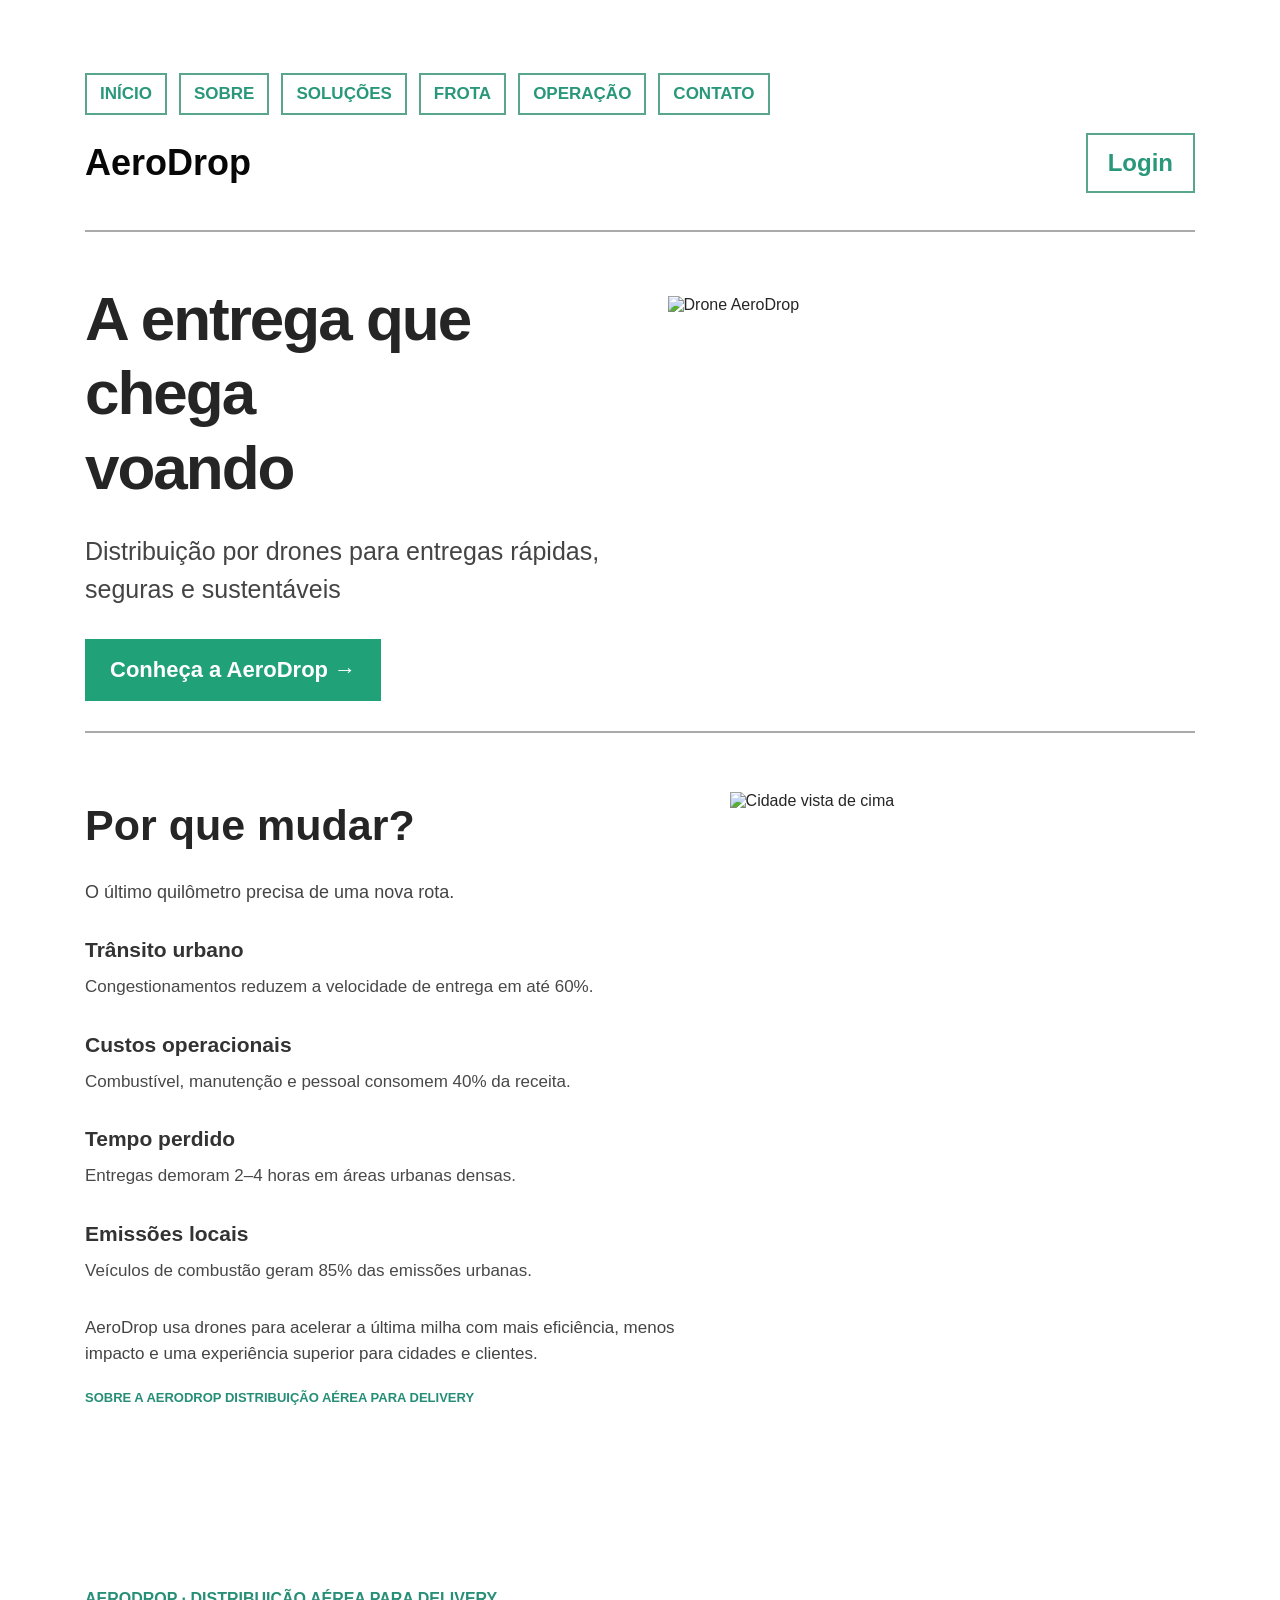
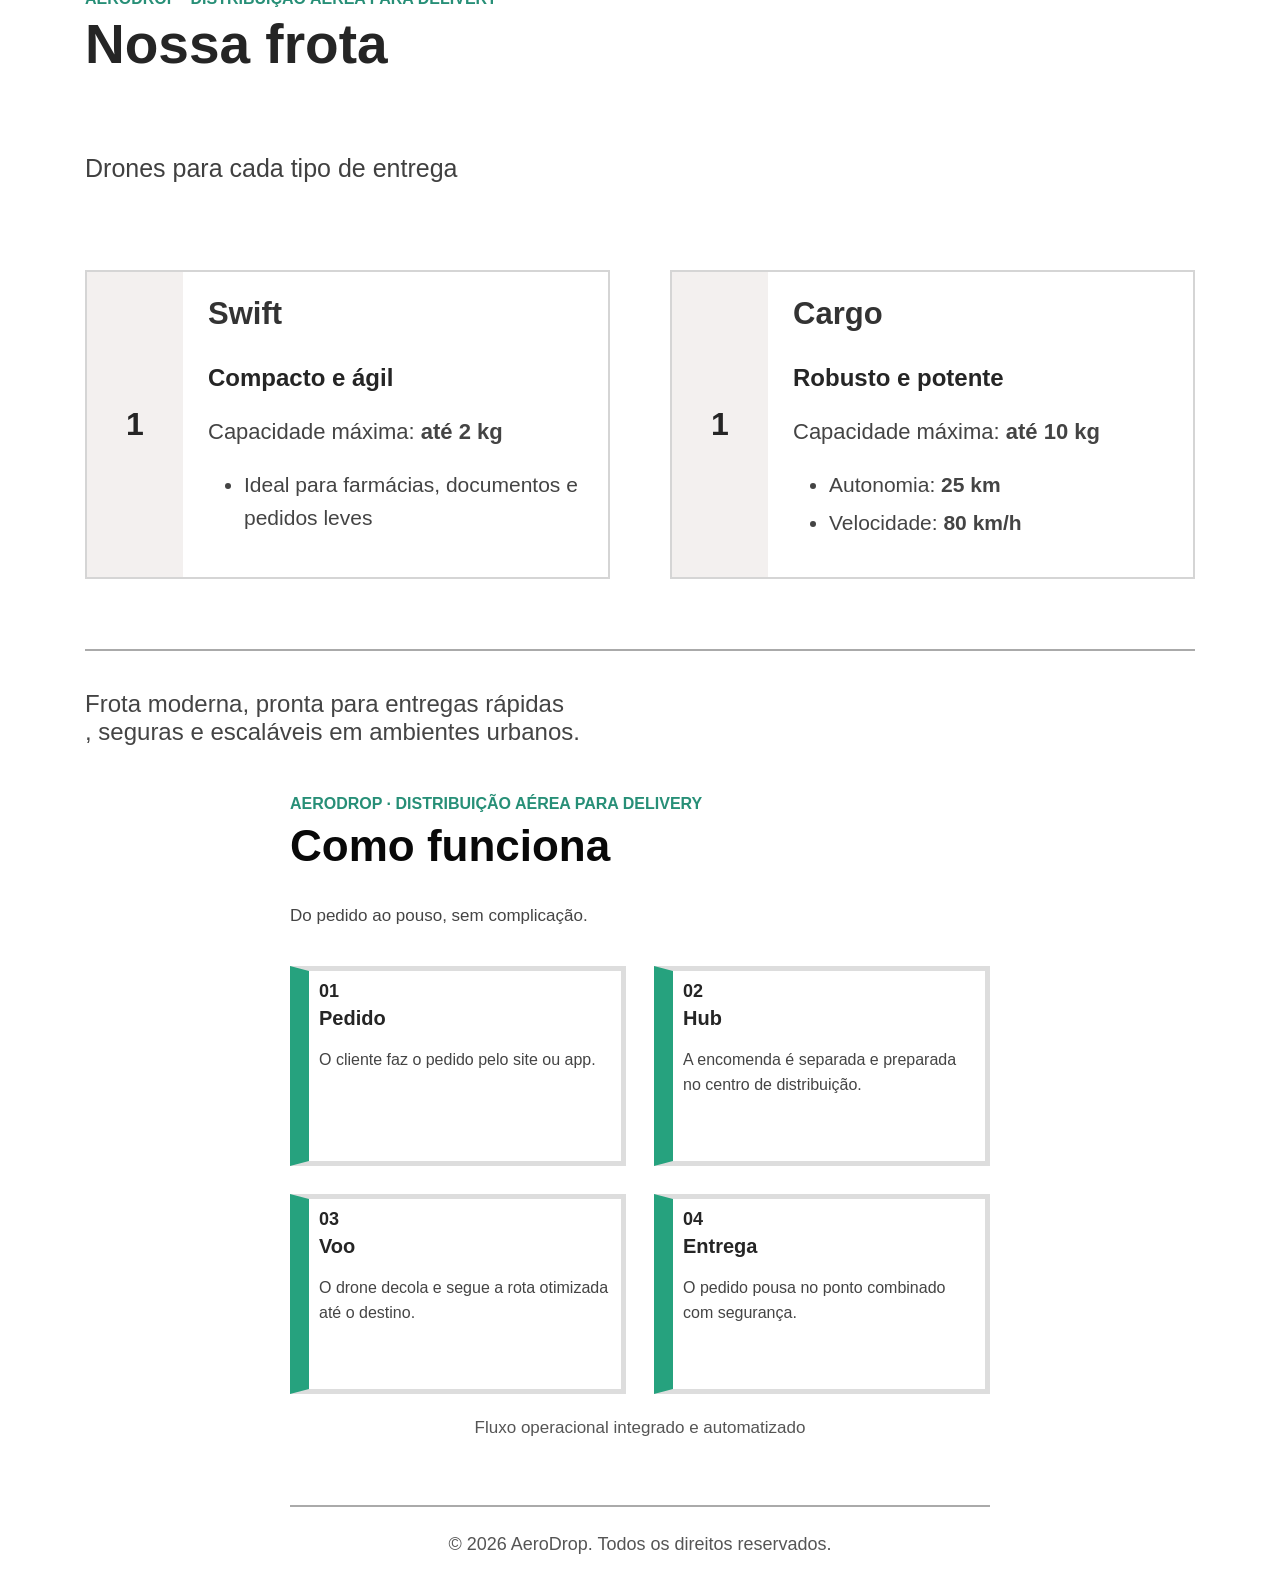
==== index.html @ 40fccb9a "Add files via upload" ====
<!DOCTYPE html>
<html lang="pt-BR">

<head>
    <meta charset="UTF-8">
    <meta name="viewport" content="width=device-width, initial-scale=1.0">
    <link rel="stylesheet" href="AeroDrop.css">

    <title>AeroDrop - Entregas por Drones</title>

    <link rel="stylesheet" href="AeroDrop.css">
</head>

<body>

    <header class="header">

        <nav class="menu" style="position: fixed;">
            <a href="#inicio">INÍCIO</a>
            <a href="#sobre">SOBRE</a>
            <a href="#solucoes">SOLUÇÕES</a>
            <a href="#frota">FROTA</a>
            <a href="#operacao">OPERAÇÃO</a>
            <a href="#contato">CONTATO</a>
        </nav>

        <div class="header-bottom">

            <div class="logo">
                AeroDrop
            </div>

            <div class="login-menu">
                <a href="lo.html">Login</a>
            </div>
        </div>
    </header>

    <main>

        <section id="inicio" class="home">

            <hr class="linha1">

            <div class="home-content">

                <div class="home-text">

                    <h1>
                        A entrega que chega
                        <br>
                        voando
                    </h1>

                    <p>
                        Distribuição por drones para entregas
                        rápidas, seguras e sustentáveis
                    </p>

                    <a href="#sobre" class="button">
                        Conheça a AeroDrop →
                    </a>

                </div>

                <div class="home-image">

                    <img src="imagens/drone.jpg" alt="Drone AeroDrop">

                </div>

            </div>

            <hr class="linha2">

        </section>

        <section id="sobre" class="sobre">

            <div class="sobre-content">

                <div class="sobre-text">

                    <h2>
                        Por que mudar?
                    </h2>

                    <p class="subtitulo">
                        O último quilômetro precisa de uma nova rota.
                    </p>

                    <div class="problemas">

                        <div class="problema">

                            <div class="icone">

                            </div>

                            <h3>
                                Trânsito urbano
                            </h3>

                            <p>
                                Congestionamentos reduzem a velocidade
                                de entrega em até 60%.
                            </p>

                        </div>

                        <div class="problema">

                            <div class="icone">

                            </div>

                            <h3>
                                Custos operacionais
                            </h3>

                            <p>
                                Combustível, manutenção e pessoal
                                consomem 40% da receita.
                            </p>

                        </div>

                        <div class="problema">

                            <div class="icone">

                            </div>

                            <h3>
                                Tempo perdido
                            </h3>

                            <p>
                                Entregas demoram 2–4 horas em áreas
                                urbanas densas.
                            </p>

                        </div>

                        <div class="problema">

                            <div class="icone">

                            </div>

                            <h3>
                                Emissões locais
                            </h3>

                            <p>
                                Veículos de combustão geram 85%
                                das emissões urbanas.
                            </p>

                        </div>

                    </div>

                    <p class="descricao">

                        AeroDrop usa drones para acelerar a última
                        milha com mais eficiência, menos impacto e
                        uma experiência superior para cidades e clientes.

                    </p>

                    <div class="label">
                        SOBRE A AERODROP
                        DISTRIBUIÇÃO AÉREA PARA DELIVERY
                    </div>

                </div>

                <div class="sobre-image1">

                    <img src="imagens/cidade.jpeg" alt="Cidade vista de cima" 2>

                </div>
            </div>

        </section>

        <section id="frota" class="frota">

            <div class="titulo-section">

                <span>
                    AERODROP · DISTRIBUIÇÃO AÉREA PARA DELIVERY
                </span>

                <h2>
                    Nossa frota
                </h2>

            </div>

            <p class="itroducao">
                Drones para cada tipo de entrega
            </p>

            <div class="frota-cards">

                <div class="frota-card">

                    <div class="numero">
                        1
                    </div>

                    <div class="frota-info">

                        <h3>
                            Swift
                        </h3>

                        <h4>
                            Compacto e ágil
                        </h4>

                        <p>
                            Capacidade máxima:
                            <strong>até 2 kg</strong>
                        </p>

                        <ul>

                            <li>
                                Ideal para farmácias,
                                documentos e pedidos leves
                            </li>

                        </ul>

                    </div>

                </div>

                <div class="frota-card">

                    <div class="numero">
                        1
                    </div>

                    <div class="frota-info">

                        <h3>
                            Cargo
                        </h3>

                        <h4>
                            Robusto e potente
                        </h4>

                        <p>
                            Capacidade máxima:
                            <strong>até 10 kg</strong>
                        </p>

                        <ul>

                            <li>
                                Autonomia:
                                <strong>25 km</strong>
                            </li>

                            <li>
                                Velocidade:
                                <strong>80 km/h</strong>
                            </li>

                        </ul>

                    </div>
                </div>

            </div>

            <hr>

            <div class="frota-bottom">

                Frota moderna, pronta para entregas rápidas <br>,
                seguras e escaláveis em ambientes urbanos.

            </div>

        </section>

        <section id="operacao" class="operacao">

            <div class="titulo-operacao">

                <span>
                    AERODROP · DISTRIBUIÇÃO AÉREA PARA DELIVERY
                </span>

                <h2>
                    Como funciona
                </h2>

                <p>
                    Do pedido ao pouso, sem complicação.
                </p>

            </div>

            <div class="etapas">

                <div class="etapa">

                    <span>
                        01
                    </span>

                    <h3>
                        Pedido
                    </h3>

                    <p>
                        O cliente faz o pedido
                        pelo site ou app.
                    </p>

                </div>

                <div class="etapa">

                    <span>
                        02
                    </span>

                    <h3>
                        Hub
                    </h3>

                    <p>
                        A encomenda é separada
                        e preparada no centro
                        de distribuição.
                    </p>

                </div>

                <div class="etapa">

                    <span>
                        03
                    </span>

                    <h3>
                        Voo
                    </h3>

                    <p>
                        O drone decola e segue
                        a rota otimizada até
                        o destino.
                    </p>

                </div>

                <div class="etapa">

                    <span>
                        04
                    </span>

                    <h3>
                        Entrega
                    </h3>

                    <p>
                        O pedido pousa no ponto
                        combinado com segurança.
                    </p>

                </div>

            </div>

            <div class="operacao-final">
                Fluxo operacional integrado e automatizado
            </div>

        </section>

    </main>

    <footer>

        <hr>

        © 2026 AeroDrop. Todos os direitos reservados.

    </footer>

</body>

</html>
---- AeroDrop.css ----
* {
    margin: 0;
    padding: 0;
    box-sizing: border-box;
}

html {
    scroll-behavior: smooth;
}

body {
    font-family: Arial, Helvetica, sans-serif;
    background: #ffffff;
    color: #252525;
}

img {
    display: block;
    width: 100%;
}

a {
    text-decoration: none;
}

.header {
    width: calc(100% - 170px);
    margin: auto;
    padding-top: 73px;
}
.linha2{
position: relative;
top: 30px;
}
.linha1 {
    position: relative;
    top: -50px;
}
.menu {
    background-color: white;
    display: flex;
    gap: 12px;
}

.menu a {
    border: 2px solid #59a58e;
    color: #29977a;
    padding: 9px 13px;
    font-size: 17px;
    font-weight: bold;
}

.header-bottom {
    height: 179px;

    display: flex;
    align-items: center;
    justify-content: space-between;
}

.logo {
    color: #080808;
    font-size: 36px;
    font-weight: bold;
}

.login-menu {
    display: flex;
    gap: 22px;
}

.login-menu a {
    border: 2px solid #59a58e;
    color: #29977a;
    padding: 14px 20px;
    font-size: 24px;
    font-weight: bold;
}

.home {
    width: calc(100% - 170px);
    margin: auto;

    padding: 28px 0 39px;
}

.home hr {
    border: none;
    border-top: 2px solid #aaa;
}

.home-content {
    display: grid;
    grid-template-columns: 1fr 1fr;
    gap: 55px;

    align-items: center;
}

.home-text h1 {
    font-size: 62px;
    line-height: 1.2;
    letter-spacing: -2px;

    margin-bottom: 28px;
}

.home-text p {
    max-width: 680px;

    font-size: 25px;
    line-height: 1.5;

    color: #444;

    margin-bottom: 31px;
}

.button {
    display: inline-block;

    background: #20a178;
    color: white;

    padding: 18px 25px;

    font-size: 22px;
    font-weight: bold;
}

.home-image {
    height: 392px;
    overflow: hidden;
}

.home-image img {
    height: 100%;
    object-fit: cover;
}

.sobre {
    width: 100%;
}

.sobre-content {
    display: grid;
    grid-template-columns: 57% 43%;
}

.sobre-text {
    padding: 47px 55px 48px 85px;
}

.mini-menu {
    display: inline-block;
    border: 1px solid #4c9d89;
    color: #278f77;
    padding: 4px 7px;
    font-size: 14px;
}

.sobre h2 {
    font-size: 43px;
    margin-top: 12px;
    margin-bottom: 32px;
}

.subtitulo {
    font-size: 18px;
    color: #444;

    margin-bottom: 27px;
}

.problemas {
    display: flex;
    flex-direction: column;

    gap: 25px;
}

.icone {
    color: #31a88b;

    font-size: 28px;

    margin-bottom: 8px;
}

.problema h3 {
    color: #333;

    font-size: 21px;

    margin-bottom: 13px;
}

.problema p {
    color: #484848;

    font-size: 17px;
    line-height: 1.45;
}

.descricao {
    color: #444;

    font-size: 17px;
    line-height: 1.55;

    margin-top: 31px;
    margin-bottom: 23px;
}

.label {
    color: #268e76;

    font-size: 13px;
    font-weight: bold;
}

.sobre-image1 {
    height: 800px;
    overflow: hidden;
}

.sobre-image1 img {
    width: 100%;
    height: 100%;

    object-fit: cover;
    position: relative;
    top: 50px;
}

.frota {
    width: calc(100% - 170px);
    margin: auto;

    padding-top: 48px;
}

.titulo-section span,
.titulo-operacao span {
    color: #278f77;

    font-size: 16px;
    font-weight: bold;
}

.titulo-section h2 {
    font-size: 55px;

    margin-top: 4px;
    margin-bottom: 78px;
}

.itroducao {
    color: #404040;

    font-size: 25px;

    margin-bottom: 87px;
}

.frota-cards {
    display: grid;

    grid-template-columns: 1fr 1fr;

    gap: 60px;
}

.frota-card {
    min-height: 309px;

    border: 2px solid #d5d5d5;

    display: grid;

    grid-template-columns: 96px 1fr;
}

.numero {
    background: #f3f0ef;

    display: flex;

    justify-content: center;
    align-items: center;

    font-size: 32px;
    font-weight: bold;
}

.frota-info {
    padding: 24px 25px;
}

.frota-info h3 {
    color: #333;

    font-size: 31px;

    margin-bottom: 32px;
}

.frota-info h4 {
    font-size: 24px;

    margin-bottom: 27px;
}

.frota-info p {
    color: #444;

    font-size: 22px;

    margin-bottom: 24px;
}

.frota-info ul {
    padding-left: 36px;
}

.frota-info li {
    color: #444;

    font-size: 21px;

    line-height: 1.55;

    margin-bottom: 5px;
}

.frota hr {
    border: none;
    border-top: 2px solid #aaa;

    margin-top: 70px;
}

.frota-bottom {
    padding-top: 39px;

    font-size: 24px;

    color: #444;
}

.operacao {
    width: calc(100% - 580px);

    max-width: 1020px;

    margin: auto;

    padding-top: 49px;
}

.titulo-operacao h2 {
    color: #090909;

    font-size: 44px;

    margin-top: 8px;
    margin-bottom: 35px;
}

.titulo-operacao p {
    color: #444;

    font-size: 17px;

    margin-bottom: 40px;
}

.operacao-image {
    width: 100%;

    overflow: hidden;

    margin-bottom: 35px;
}

.operacao-image img {
    width: 100%;
    height: auto;
}

.etapas {
    display: grid;

    grid-template-columns: repeat(2, 4fr);

    gap: 28px;
}

.etapa {
    min-height: 200px;

    border: 5px solid #ddd;

    border-left: 19px solid #26a27e;

    padding: 10px;
}

.etapa span {
    font-size: 18px;
    font-weight: bold;
}

.etapa h3 {
    font-size: 20px;

    margin-top: 5px;
    margin-bottom: 18px;
}

.etapa p {
    color: #444;

    font-size: 16px;

    line-height: 1.55;
}

.operacao-final {
    text-align: center;

    color: #555;

    font-size: 17px;

    margin-top: 24px;

    padding-bottom: 40px;
}

footer {
    width: calc(100% - 580px);

    max-width: 1020px;

    margin: auto;

    text-align: center;

    padding: 27px 0 40px;

    color: #555;

    font-size: 18px;
}

footer hr {
    border: none;
    border-top: 2px solid #aaa;

    margin-bottom: 27px;
}

@media (max-width: 1100px) {

    .header,
    .home,
    .frota {
        width: calc(100% - 60px);
    }

    .sobre-text {
        padding-left: 30px;
    }

    .operacao,
    footer {
        width: calc(100% - 100px);
    }

}

@media (max-width: 800px) {

    .header {
        width: calc(100% - 30px);

        padding-top: 25px;
    }

    .menu {
        flex-wrap: wrap;
    }

    .menu a {
        font-size: 12px;

        padding: 7px;
    }

    .header-bottom {
        height: auto;

        padding: 30px 0;

        align-items: flex-start;

        gap: 20px;
    }

    .logo {
        font-size: 28px;
    }

    .login-menu {
        gap: 7px;

        flex-wrap: wrap;

        justify-content: flex-end;
    }

    .login-menu a {
        font-size: 14px;

        padding: 9px;
    }

    .home {
        width: calc(100% - 30px);

        padding: 30px 0;
    }

    .home-content {
        grid-template-columns: 1fr;

        gap: 25px;
    }

    .home-text h1 {
        font-size: 42px;
    }

    .home-text p {
        font-size: 18px;
    }

    .home-image {
        height: 300px;
    }

    .sobre-content {
        grid-template-columns: 1fr;
    }

    .sobre-text {
        padding: 35px 30px;
    }

    .sobre-image {
        height: 500px;
    }

    .frota {
        width: calc(100% - 30px);
        padding-top: 35px;
    }

    .titulo-section h2 {
        font-size: 42px;
        margin-bottom: 45px;
    }

    .itroducao {
        font-size: 20px;
        margin-bottom: 40px;
    }

    .frota-cards {
        grid-template-columns: 1fr;
        gap: 25px;
    }

    .frota-card {
        grid-template-columns: 65px 1fr;
    }

    .operacao {
        width: calc(100% - 40px);
    }

    .etapas {
        grid-template-columns: 1fr 1fr;
    }

    footer {
        width: calc(100% - 40px);
    }
}

@media (max-width: 520px) {

    .etapas {
        grid-template-columns: 1fr;
    }

    .frota-info {
        padding: 20px;
    }

    .frota-info h3 {
        font-size: 26px;
    }

    .frota-info h4 {
        font-size: 20px;
    }

    .frota-info p,
    .frota-info li {
        font-size: 17px;
    }
}
---- AeroDrop.css ----
* {
    margin: 0;
    padding: 0;
    box-sizing: border-box;
}

html {
    scroll-behavior: smooth;
}

body {
    font-family: Arial, Helvetica, sans-serif;
    background: #ffffff;
    color: #252525;
}

img {
    display: block;
    width: 100%;
}

a {
    text-decoration: none;
}

.header {
    width: calc(100% - 170px);
    margin: auto;
    padding-top: 73px;
}
.linha2{
position: relative;
top: 30px;
}
.linha1 {
    position: relative;
    top: -50px;
}
.menu {
    background-color: white;
    display: flex;
    gap: 12px;
}

.menu a {
    border: 2px solid #59a58e;
    color: #29977a;
    padding: 9px 13px;
    font-size: 17px;
    font-weight: bold;
}

.header-bottom {
    height: 179px;

    display: flex;
    align-items: center;
    justify-content: space-between;
}

.logo {
    color: #080808;
    font-size: 36px;
    font-weight: bold;
}

.login-menu {
    display: flex;
    gap: 22px;
}

.login-menu a {
    border: 2px solid #59a58e;
    color: #29977a;
    padding: 14px 20px;
    font-size: 24px;
    font-weight: bold;
}

.home {
    width: calc(100% - 170px);
    margin: auto;

    padding: 28px 0 39px;
}

.home hr {
    border: none;
    border-top: 2px solid #aaa;
}

.home-content {
    display: grid;
    grid-template-columns: 1fr 1fr;
    gap: 55px;

    align-items: center;
}

.home-text h1 {
    font-size: 62px;
    line-height: 1.2;
    letter-spacing: -2px;

    margin-bottom: 28px;
}

.home-text p {
    max-width: 680px;

    font-size: 25px;
    line-height: 1.5;

    color: #444;

    margin-bottom: 31px;
}

.button {
    display: inline-block;

    background: #20a178;
    color: white;

    padding: 18px 25px;

    font-size: 22px;
    font-weight: bold;
}

.home-image {
    height: 392px;
    overflow: hidden;
}

.home-image img {
    height: 100%;
    object-fit: cover;
}

.sobre {
    width: 100%;
}

.sobre-content {
    display: grid;
    grid-template-columns: 57% 43%;
}

.sobre-text {
    padding: 47px 55px 48px 85px;
}

.mini-menu {
    display: inline-block;
    border: 1px solid #4c9d89;
    color: #278f77;
    padding: 4px 7px;
    font-size: 14px;
}

.sobre h2 {
    font-size: 43px;
    margin-top: 12px;
    margin-bottom: 32px;
}

.subtitulo {
    font-size: 18px;
    color: #444;

    margin-bottom: 27px;
}

.problemas {
    display: flex;
    flex-direction: column;

    gap: 25px;
}

.icone {
    color: #31a88b;

    font-size: 28px;

    margin-bottom: 8px;
}

.problema h3 {
    color: #333;

    font-size: 21px;

    margin-bottom: 13px;
}

.problema p {
    color: #484848;

    font-size: 17px;
    line-height: 1.45;
}

.descricao {
    color: #444;

    font-size: 17px;
    line-height: 1.55;

    margin-top: 31px;
    margin-bottom: 23px;
}

.label {
    color: #268e76;

    font-size: 13px;
    font-weight: bold;
}

.sobre-image1 {
    height: 800px;
    overflow: hidden;
}

.sobre-image1 img {
    width: 100%;
    height: 100%;

    object-fit: cover;
    position: relative;
    top: 50px;
}

.frota {
    width: calc(100% - 170px);
    margin: auto;

    padding-top: 48px;
}

.titulo-section span,
.titulo-operacao span {
    color: #278f77;

    font-size: 16px;
    font-weight: bold;
}

.titulo-section h2 {
    font-size: 55px;

    margin-top: 4px;
    margin-bottom: 78px;
}

.itroducao {
    color: #404040;

    font-size: 25px;

    margin-bottom: 87px;
}

.frota-cards {
    display: grid;

    grid-template-columns: 1fr 1fr;

    gap: 60px;
}

.frota-card {
    min-height: 309px;

    border: 2px solid #d5d5d5;

    display: grid;

    grid-template-columns: 96px 1fr;
}

.numero {
    background: #f3f0ef;

    display: flex;

    justify-content: center;
    align-items: center;

    font-size: 32px;
    font-weight: bold;
}

.frota-info {
    padding: 24px 25px;
}

.frota-info h3 {
    color: #333;

    font-size: 31px;

    margin-bottom: 32px;
}

.frota-info h4 {
    font-size: 24px;

    margin-bottom: 27px;
}

.frota-info p {
    color: #444;

    font-size: 22px;

    margin-bottom: 24px;
}

.frota-info ul {
    padding-left: 36px;
}

.frota-info li {
    color: #444;

    font-size: 21px;

    line-height: 1.55;

    margin-bottom: 5px;
}

.frota hr {
    border: none;
    border-top: 2px solid #aaa;

    margin-top: 70px;
}

.frota-bottom {
    padding-top: 39px;

    font-size: 24px;

    color: #444;
}

.operacao {
    width: calc(100% - 580px);

    max-width: 1020px;

    margin: auto;

    padding-top: 49px;
}

.titulo-operacao h2 {
    color: #090909;

    font-size: 44px;

    margin-top: 8px;
    margin-bottom: 35px;
}

.titulo-operacao p {
    color: #444;

    font-size: 17px;

    margin-bottom: 40px;
}

.operacao-image {
    width: 100%;

    overflow: hidden;

    margin-bottom: 35px;
}

.operacao-image img {
    width: 100%;
    height: auto;
}

.etapas {
    display: grid;

    grid-template-columns: repeat(2, 4fr);

    gap: 28px;
}

.etapa {
    min-height: 200px;

    border: 5px solid #ddd;

    border-left: 19px solid #26a27e;

    padding: 10px;
}

.etapa span {
    font-size: 18px;
    font-weight: bold;
}

.etapa h3 {
    font-size: 20px;

    margin-top: 5px;
    margin-bottom: 18px;
}

.etapa p {
    color: #444;

    font-size: 16px;

    line-height: 1.55;
}

.operacao-final {
    text-align: center;

    color: #555;

    font-size: 17px;

    margin-top: 24px;

    padding-bottom: 40px;
}

footer {
    width: calc(100% - 580px);

    max-width: 1020px;

    margin: auto;

    text-align: center;

    padding: 27px 0 40px;

    color: #555;

    font-size: 18px;
}

footer hr {
    border: none;
    border-top: 2px solid #aaa;

    margin-bottom: 27px;
}

@media (max-width: 1100px) {

    .header,
    .home,
    .frota {
        width: calc(100% - 60px);
    }

    .sobre-text {
        padding-left: 30px;
    }

    .operacao,
    footer {
        width: calc(100% - 100px);
    }

}

@media (max-width: 800px) {

    .header {
        width: calc(100% - 30px);

        padding-top: 25px;
    }

    .menu {
        flex-wrap: wrap;
    }

    .menu a {
        font-size: 12px;

        padding: 7px;
    }

    .header-bottom {
        height: auto;

        padding: 30px 0;

        align-items: flex-start;

        gap: 20px;
    }

    .logo {
        font-size: 28px;
    }

    .login-menu {
        gap: 7px;

        flex-wrap: wrap;

        justify-content: flex-end;
    }

    .login-menu a {
        font-size: 14px;

        padding: 9px;
    }

    .home {
        width: calc(100% - 30px);

        padding: 30px 0;
    }

    .home-content {
        grid-template-columns: 1fr;

        gap: 25px;
    }

    .home-text h1 {
        font-size: 42px;
    }

    .home-text p {
        font-size: 18px;
    }

    .home-image {
        height: 300px;
    }

    .sobre-content {
        grid-template-columns: 1fr;
    }

    .sobre-text {
        padding: 35px 30px;
    }

    .sobre-image {
        height: 500px;
    }

    .frota {
        width: calc(100% - 30px);
        padding-top: 35px;
    }

    .titulo-section h2 {
        font-size: 42px;
        margin-bottom: 45px;
    }

    .itroducao {
        font-size: 20px;
        margin-bottom: 40px;
    }

    .frota-cards {
        grid-template-columns: 1fr;
        gap: 25px;
    }

    .frota-card {
        grid-template-columns: 65px 1fr;
    }

    .operacao {
        width: calc(100% - 40px);
    }

    .etapas {
        grid-template-columns: 1fr 1fr;
    }

    footer {
        width: calc(100% - 40px);
    }
}

@media (max-width: 520px) {

    .etapas {
        grid-template-columns: 1fr;
    }

    .frota-info {
        padding: 20px;
    }

    .frota-info h3 {
        font-size: 26px;
    }

    .frota-info h4 {
        font-size: 20px;
    }

    .frota-info p,
    .frota-info li {
        font-size: 17px;
    }
}
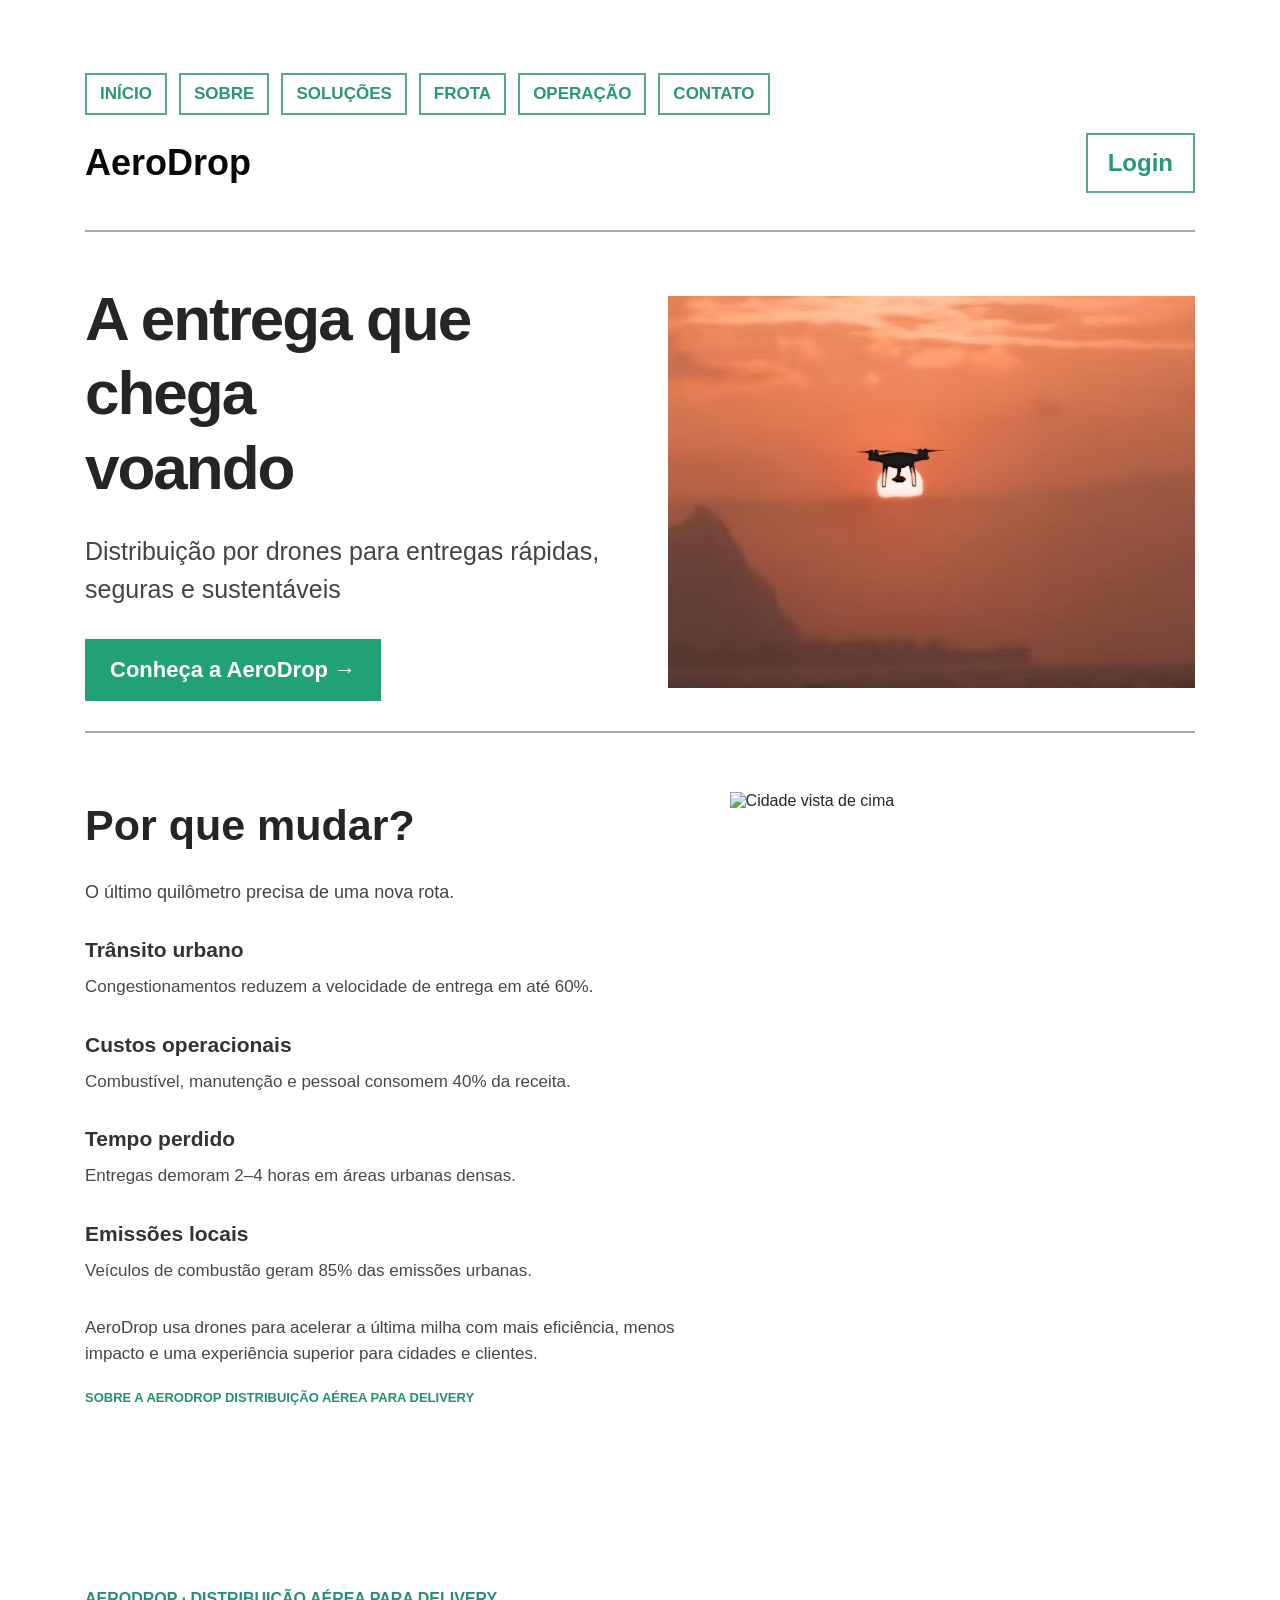
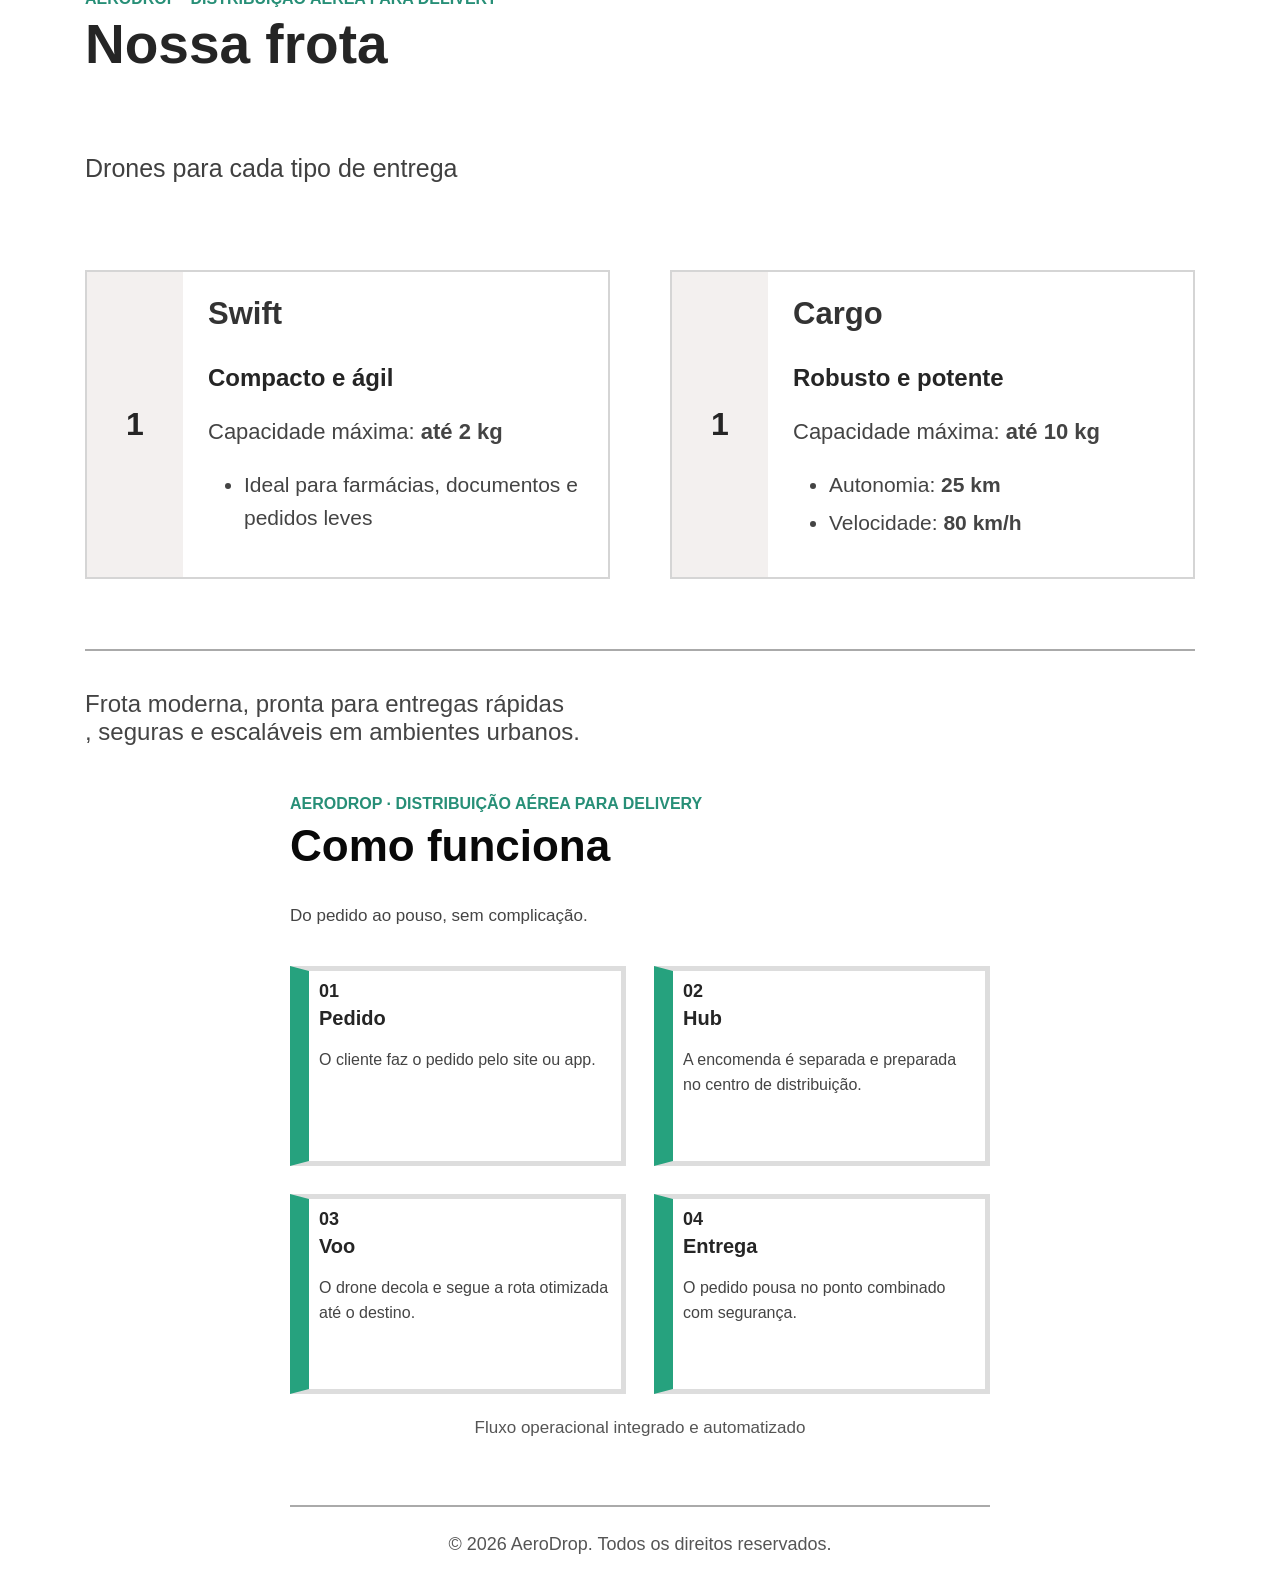
==== commit 2dfb0e08: "Atualizar o index.html" ====
--- a/index.html
+++ b/index.html
@@ -65,7 +65,7 @@
 
                 <div class="home-image">
 
-                    <img src="imagens/drone.jpg" alt="Drone AeroDrop">
+                    <img src="drone.jpg" alt="Drone AeroDrop">
 
                 </div>
 
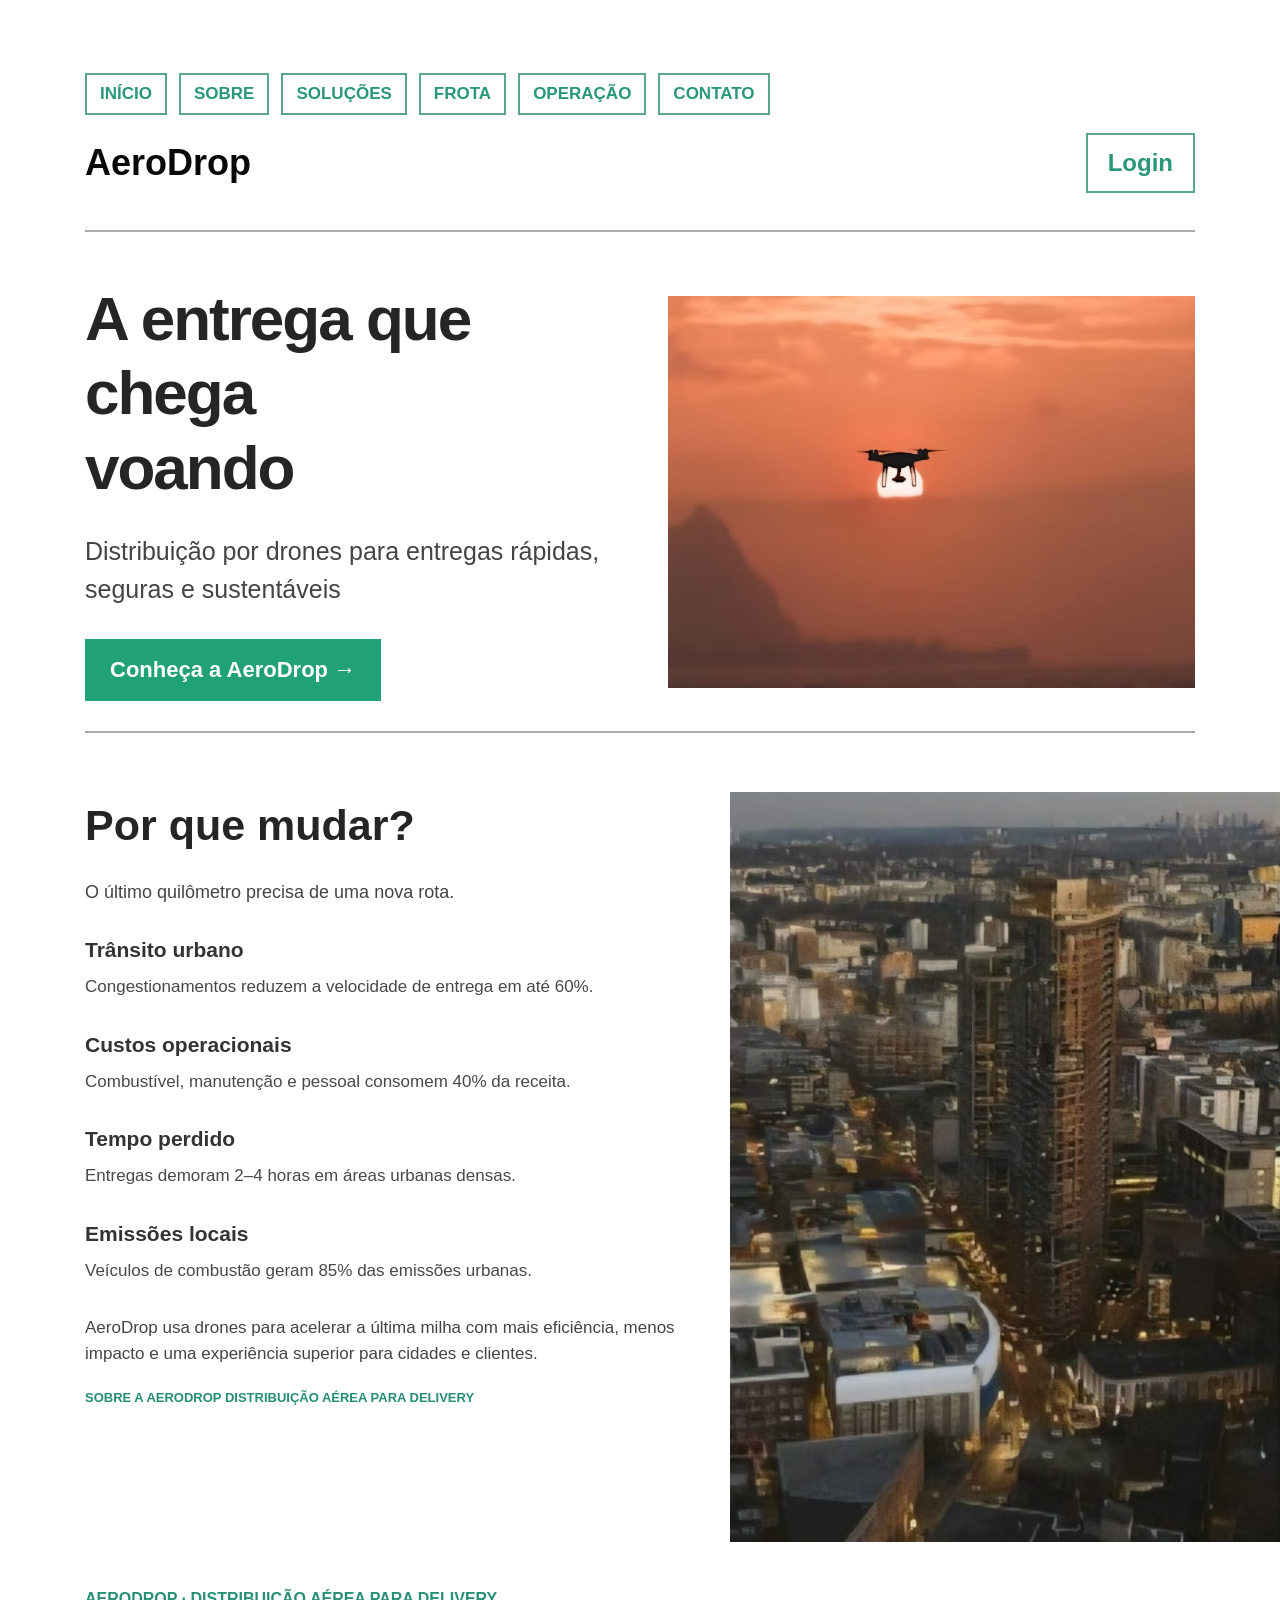
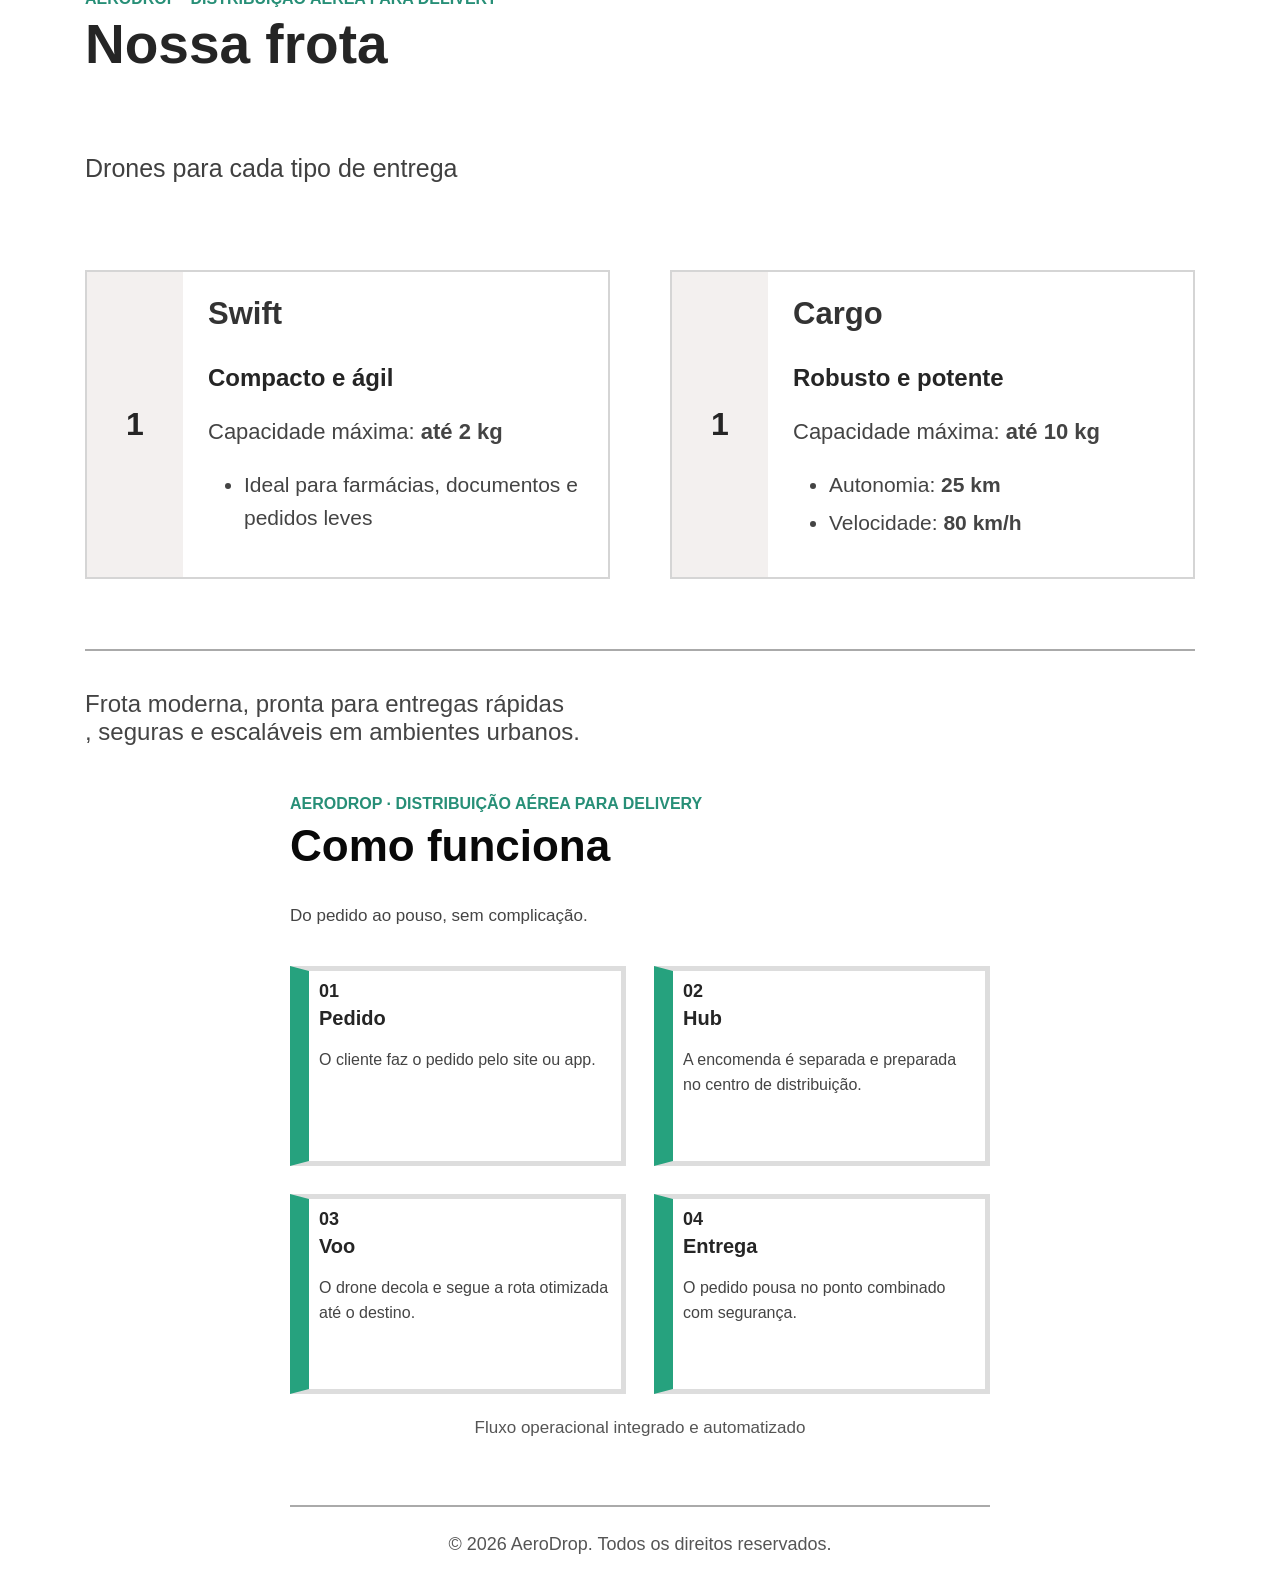
==== commit bb80501a: "Atualizar o index.html" ====
--- a/index.html
+++ b/index.html
@@ -178,7 +178,7 @@
 
                 <div class="sobre-image1">
 
-                    <img src="imagens/cidade.jpeg" alt="Cidade vista de cima" 2>
+                    <img src="cidade.jpeg" alt="Cidade vista de cima" 2>
 
                 </div>
             </div>
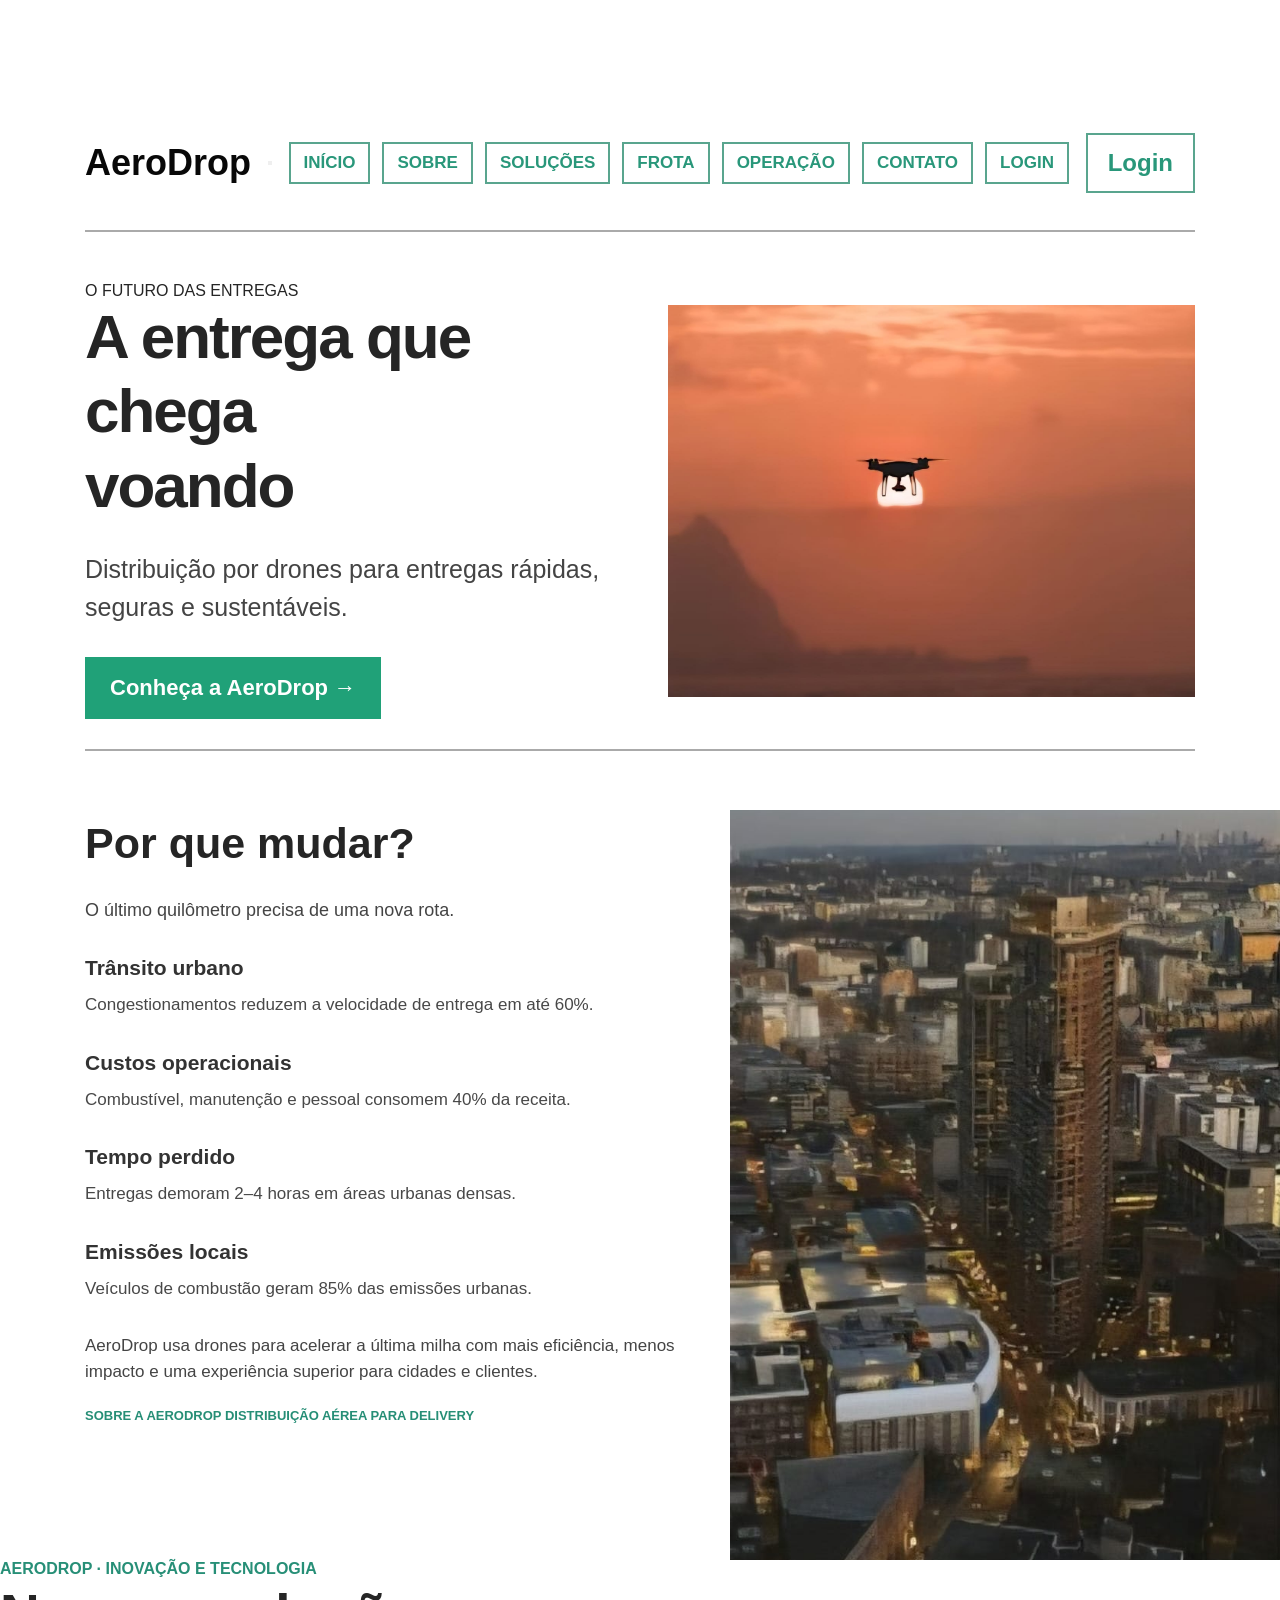
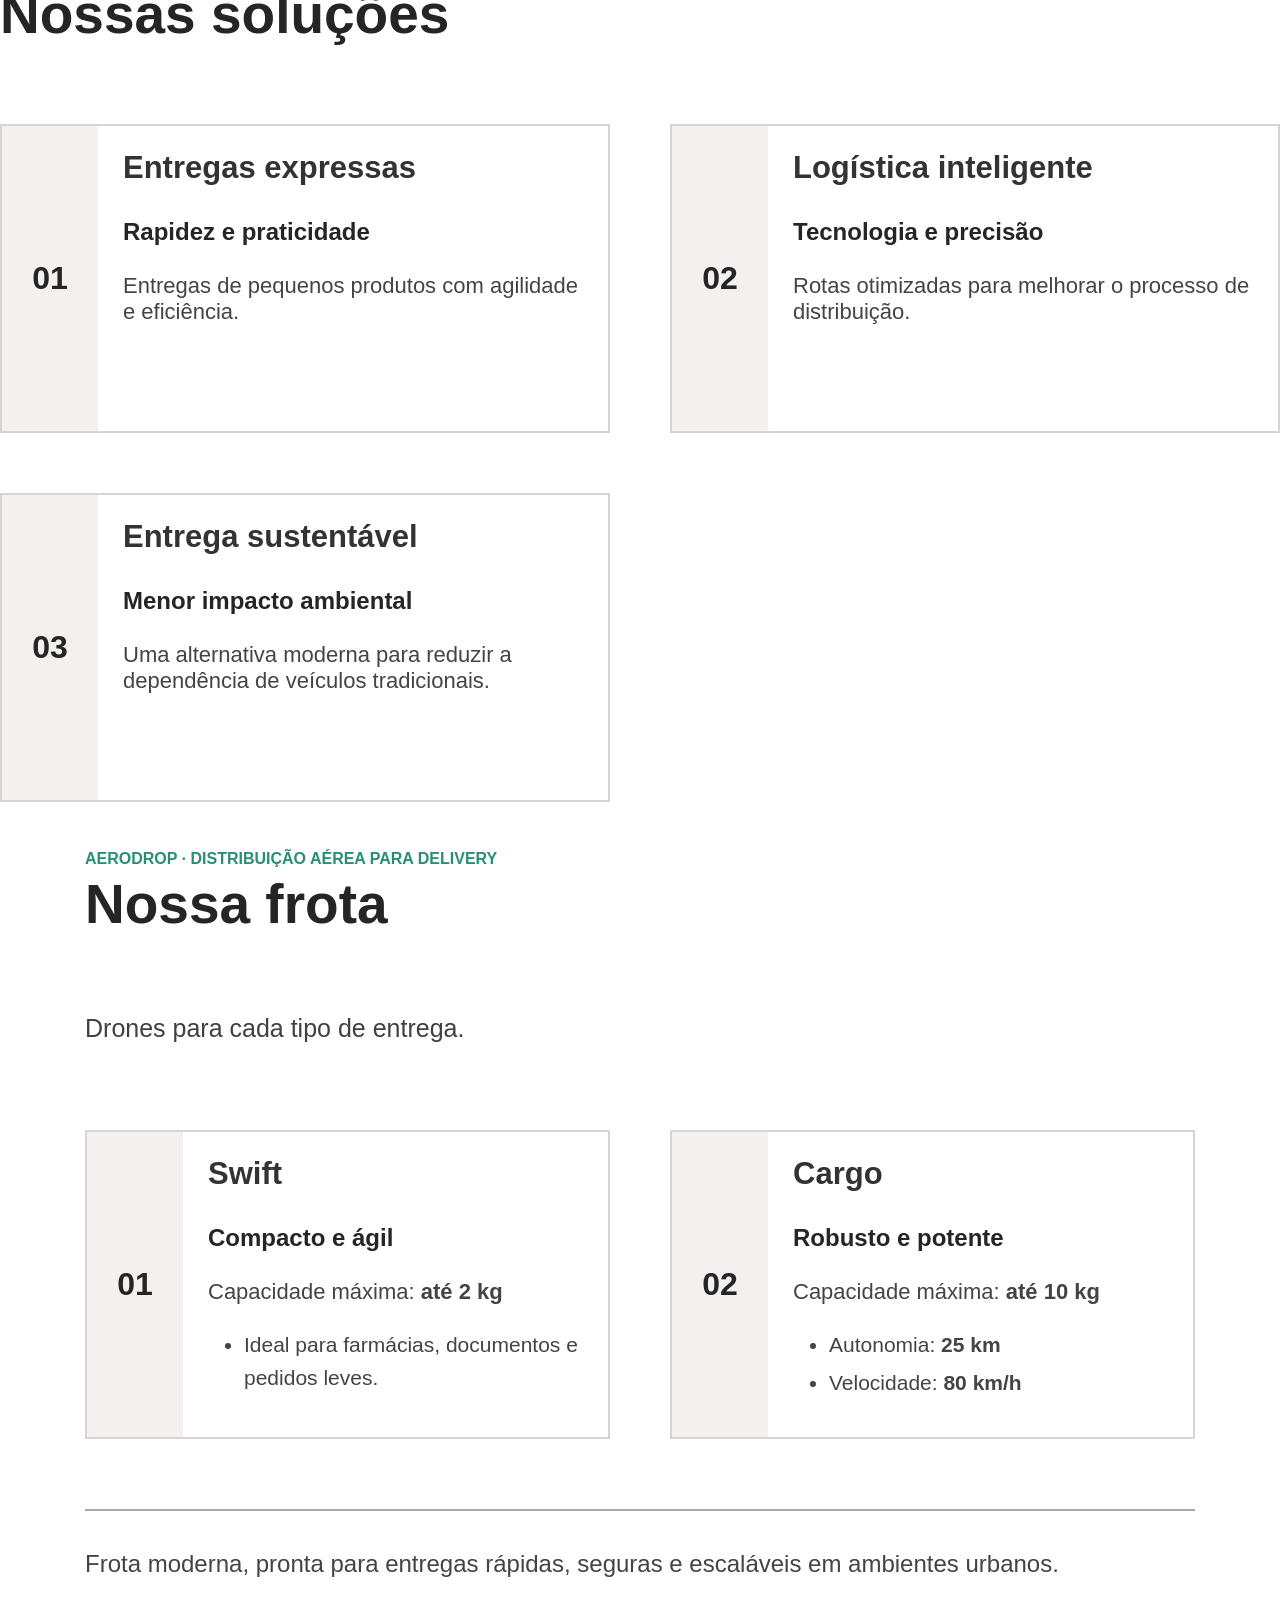
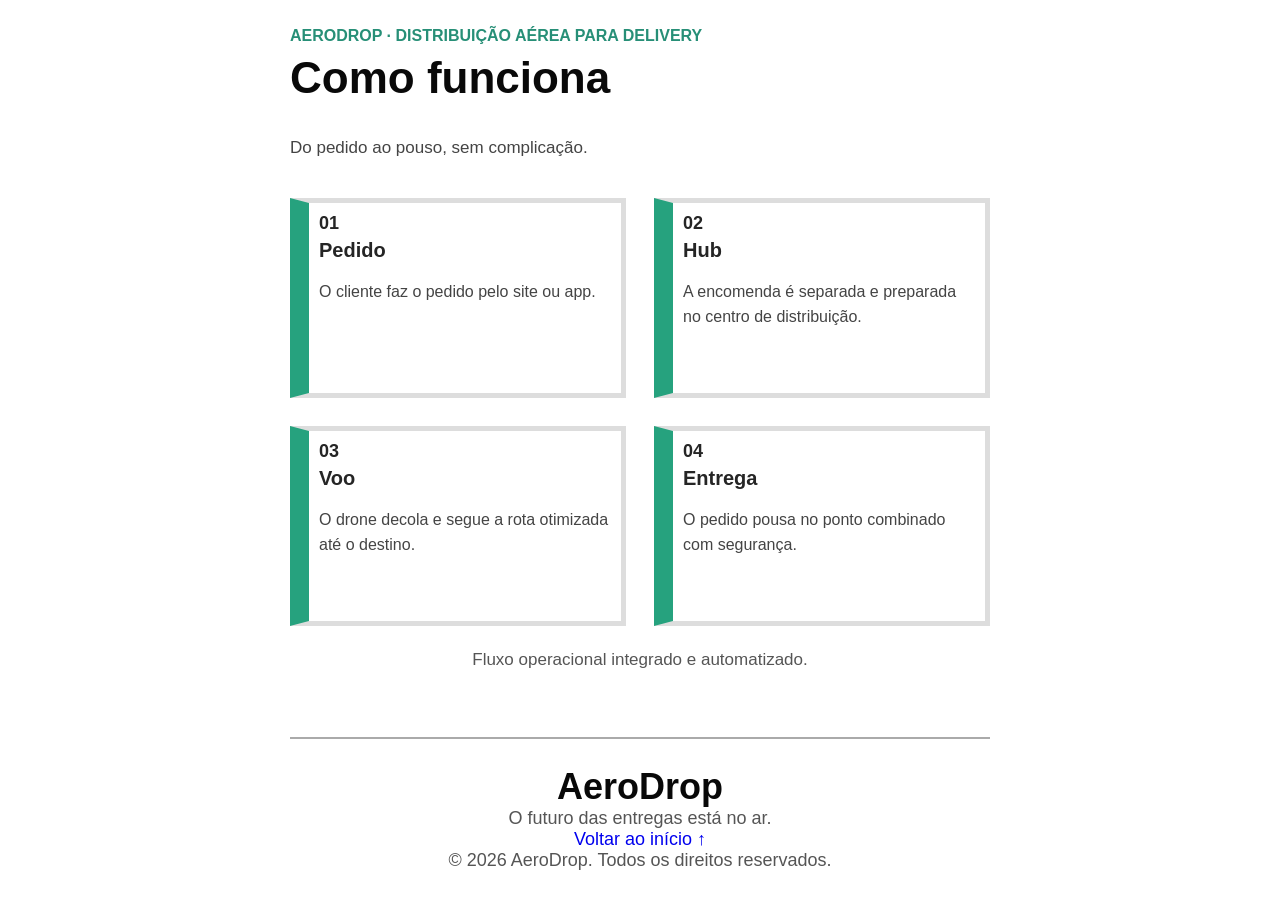
==== commit de2e9f65: "Enhance index.html with meta tags and accessibility Added meta tags for description and theme color," ====
--- a/index.html
+++ b/index.html
@@ -4,7 +4,8 @@
 <head>
     <meta charset="UTF-8">
     <meta name="viewport" content="width=device-width, initial-scale=1.0">
-    <link rel="stylesheet" href="AeroDrop.css">
+    <meta name="description" content="AeroDrop: entregas rápidas, seguras e sustentáveis utilizando drones.">
+    <meta name="theme-color" content="#0b1728">
 
     <title>AeroDrop - Entregas por Drones</title>
 
@@ -13,31 +14,49 @@
 
 <body>
 
-    <header class="header">
-
-        <nav class="menu" style="position: fixed;">
-            <a href="#inicio">INÍCIO</a>
-            <a href="#sobre">SOBRE</a>
-            <a href="#solucoes">SOLUÇÕES</a>
-            <a href="#frota">FROTA</a>
-            <a href="#operacao">OPERAÇÃO</a>
-            <a href="#contato">CONTATO</a>
-        </nav>
+    <header class="header" id="topo">
 
         <div class="header-bottom">
 
-            <div class="logo">
+            <a href="#inicio" class="logo" aria-label="AeroDrop - Início">
                 AeroDrop
-            </div>
+            </a>
+
+            <button class="menu-toggle"
+                type="button"
+                aria-label="Abrir menu"
+                aria-expanded="false"
+                aria-controls="menu-principal">
+                <span></span>
+                <span></span>
+                <span></span>
+            </button>
+
+            <nav class="menu" id="menu-principal" aria-label="Menu principal">
+
+                <a href="#inicio">INÍCIO</a>
+                <a href="#sobre">SOBRE</a>
+                <a href="#solucoes">SOLUÇÕES</a>
+                <a href="#frota">FROTA</a>
+                <a href="#operacao">OPERAÇÃO</a>
+                <a href="#contato">CONTATO</a>
+
+                <a href="lo.html" class="login-mobile">LOGIN</a>
+
+            </nav>
 
             <div class="login-menu">
                 <a href="lo.html">Login</a>
             </div>
+
         </div>
+
     </header>
 
     <main>
 
+        <!-- INÍCIO -->
+
         <section id="inicio" class="home">
 
             <hr class="linha1">
@@ -45,6 +64,10 @@
             <div class="home-content">
 
                 <div class="home-text">
+
+                    <span class="home-label">
+                        O FUTURO DAS ENTREGAS
+                    </span>
 
                     <h1>
                         A entrega que chega
@@ -54,7 +77,7 @@
 
                     <p>
                         Distribuição por drones para entregas
-                        rápidas, seguras e sustentáveis
+                        rápidas, seguras e sustentáveis.
                     </p>
 
                     <a href="#sobre" class="button">
@@ -65,7 +88,10 @@
 
                 <div class="home-image">
 
-                    <img src="drone.jpg" alt="Drone AeroDrop">
+                    <img
+                        src="drone.jpg"
+                        alt="Drone da AeroDrop utilizado para entregas"
+                        loading="eager">
 
                 </div>
 
@@ -74,6 +100,9 @@
             <hr class="linha2">
 
         </section>
+
+
+        <!-- SOBRE -->
 
         <section id="sobre" class="sobre">
 
@@ -93,13 +122,9 @@
 
                         <div class="problema">
 
-                            <div class="icone">
-
-                            </div>
-
-                            <h3>
-                                Trânsito urbano
-                            </h3>
+                            <div class="icone" aria-hidden="true"></div>
+
+                            <h3>Trânsito urbano</h3>
 
                             <p>
                                 Congestionamentos reduzem a velocidade
@@ -110,13 +135,9 @@
 
                         <div class="problema">
 
-                            <div class="icone">
-
-                            </div>
-
-                            <h3>
-                                Custos operacionais
-                            </h3>
+                            <div class="icone" aria-hidden="true"></div>
+
+                            <h3>Custos operacionais</h3>
 
                             <p>
                                 Combustível, manutenção e pessoal
@@ -127,13 +148,9 @@
 
                         <div class="problema">
 
-                            <div class="icone">
-
-                            </div>
-
-                            <h3>
-                                Tempo perdido
-                            </h3>
+                            <div class="icone" aria-hidden="true"></div>
+
+                            <h3>Tempo perdido</h3>
 
                             <p>
                                 Entregas demoram 2–4 horas em áreas
@@ -144,13 +161,9 @@
 
                         <div class="problema">
 
-                            <div class="icone">
-
-                            </div>
-
-                            <h3>
-                                Emissões locais
-                            </h3>
+                            <div class="icone" aria-hidden="true"></div>
+
+                            <h3>Emissões locais</h3>
 
                             <p>
                                 Veículos de combustão geram 85%
@@ -162,28 +175,114 @@
                     </div>
 
                     <p class="descricao">
-
                         AeroDrop usa drones para acelerar a última
                         milha com mais eficiência, menos impacto e
                         uma experiência superior para cidades e clientes.
-
                     </p>
 
                     <div class="label">
                         SOBRE A AERODROP
-                        DISTRIBUIÇÃO AÉREA PARA DELIVERY
+                        <span>DISTRIBUIÇÃO AÉREA PARA DELIVERY</span>
                     </div>
 
                 </div>
 
                 <div class="sobre-image1">
 
-                    <img src="cidade.jpeg" alt="Cidade vista de cima" 2>
-
-                </div>
+                    <img
+                        src="cidade.jpeg"
+                        alt="Vista aérea de uma cidade"
+                        loading="lazy">
+
+                </div>
+
             </div>
 
         </section>
+
+
+        <!-- SOLUÇÕES -->
+
+        <section id="solucoes" class="solucoes">
+
+            <div class="titulo-section">
+
+                <span>
+                    AERODROP · INOVAÇÃO E TECNOLOGIA
+                </span>
+
+                <h2>
+                    Nossas soluções
+                </h2>
+
+            </div>
+
+            <div class="frota-cards">
+
+                <div class="frota-card">
+
+                    <div class="numero">01</div>
+
+                    <div class="frota-info">
+
+                        <h3>Entregas expressas</h3>
+
+                        <h4>Rapidez e praticidade</h4>
+
+                        <p>
+                            Entregas de pequenos produtos com
+                            agilidade e eficiência.
+                        </p>
+
+                    </div>
+
+                </div>
+
+                <div class="frota-card">
+
+                    <div class="numero">02</div>
+
+                    <div class="frota-info">
+
+                        <h3>Logística inteligente</h3>
+
+                        <h4>Tecnologia e precisão</h4>
+
+                        <p>
+                            Rotas otimizadas para melhorar
+                            o processo de distribuição.
+                        </p>
+
+                    </div>
+
+                </div>
+
+                <div class="frota-card">
+
+                    <div class="numero">03</div>
+
+                    <div class="frota-info">
+
+                        <h3>Entrega sustentável</h3>
+
+                        <h4>Menor impacto ambiental</h4>
+
+                        <p>
+                            Uma alternativa moderna para
+                            reduzir a dependência de veículos
+                            tradicionais.
+                        </p>
+
+                    </div>
+
+                </div>
+
+            </div>
+
+        </section>
+
+
+        <!-- FROTA -->
 
         <section id="frota" class="frota">
 
@@ -200,26 +299,20 @@
             </div>
 
             <p class="itroducao">
-                Drones para cada tipo de entrega
+                Drones para cada tipo de entrega.
             </p>
 
             <div class="frota-cards">
 
                 <div class="frota-card">
 
-                    <div class="numero">
-                        1
-                    </div>
+                    <div class="numero">01</div>
 
                     <div class="frota-info">
 
-                        <h3>
-                            Swift
-                        </h3>
-
-                        <h4>
-                            Compacto e ágil
-                        </h4>
+                        <h3>Swift</h3>
+
+                        <h4>Compacto e ágil</h4>
 
                         <p>
                             Capacidade máxima:
@@ -227,12 +320,10 @@
                         </p>
 
                         <ul>
-
                             <li>
                                 Ideal para farmácias,
-                                documentos e pedidos leves
+                                documentos e pedidos leves.
                             </li>
-
                         </ul>
 
                     </div>
@@ -241,19 +332,13 @@
 
                 <div class="frota-card">
 
-                    <div class="numero">
-                        1
-                    </div>
+                    <div class="numero">02</div>
 
                     <div class="frota-info">
 
-                        <h3>
-                            Cargo
-                        </h3>
-
-                        <h4>
-                            Robusto e potente
-                        </h4>
+                        <h3>Cargo</h3>
+
+                        <h4>Robusto e potente</h4>
 
                         <p>
                             Capacidade máxima:
@@ -275,6 +360,7 @@
                         </ul>
 
                     </div>
+
                 </div>
 
             </div>
@@ -282,13 +368,14 @@
             <hr>
 
             <div class="frota-bottom">
-
-                Frota moderna, pronta para entregas rápidas <br>,
+                Frota moderna, pronta para entregas rápidas,
                 seguras e escaláveis em ambientes urbanos.
-
             </div>
 
         </section>
+
+
+        <!-- OPERAÇÃO -->
 
         <section id="operacao" class="operacao">
 
@@ -312,13 +399,9 @@
 
                 <div class="etapa">
 
-                    <span>
-                        01
-                    </span>
-
-                    <h3>
-                        Pedido
-                    </h3>
+                    <span>01</span>
+
+                    <h3>Pedido</h3>
 
                     <p>
                         O cliente faz o pedido
@@ -329,13 +412,9 @@
 
                 <div class="etapa">
 
-                    <span>
-                        02
-                    </span>
-
-                    <h3>
-                        Hub
-                    </h3>
+                    <span>02</span>
+
+                    <h3>Hub</h3>
 
                     <p>
                         A encomenda é separada
@@ -347,13 +426,9 @@
 
                 <div class="etapa">
 
-                    <span>
-                        03
-                    </span>
-
-                    <h3>
-                        Voo
-                    </h3>
+                    <span>03</span>
+
+                    <h3>Voo</h3>
 
                     <p>
                         O drone decola e segue
@@ -365,13 +440,9 @@
 
                 <div class="etapa">
 
-                    <span>
-                        04
-                    </span>
-
-                    <h3>
-                        Entrega
-                    </h3>
+                    <span>04</span>
+
+                    <h3>Entrega</h3>
 
                     <p>
                         O pedido pousa no ponto
@@ -383,21 +454,81 @@
             </div>
 
             <div class="operacao-final">
-                Fluxo operacional integrado e automatizado
+                Fluxo operacional integrado e automatizado.
             </div>
 
         </section>
 
     </main>
 
-    <footer>
+
+    <!-- CONTATO -->
+
+    <footer id="contato">
 
         <hr>
 
-        © 2026 AeroDrop. Todos os direitos reservados.
+        <div class="footer-content">
+
+            <div class="logo">
+                AeroDrop
+            </div>
+
+            <p>
+                O futuro das entregas está no ar.
+            </p>
+
+            <a href="#inicio">Voltar ao início ↑</a>
+
+            <p class="copyright">
+                © 2026 AeroDrop. Todos os direitos reservados.
+            </p>
+
+        </div>
 
     </footer>
 
+
+    <!-- MENU MOBILE -->
+
+    <script>
+
+        const menuToggle = document.querySelector(".menu-toggle");
+        const menu = document.querySelector(".menu");
+        const links = document.querySelectorAll(".menu a");
+
+        menuToggle.addEventListener("click", () => {
+
+            const aberto = menu.classList.toggle("active");
+
+            menuToggle.classList.toggle("active");
+
+            menuToggle.setAttribute("aria-expanded", aberto);
+
+            menuToggle.setAttribute(
+                "aria-label",
+                aberto ? "Fechar menu" : "Abrir menu"
+            );
+
+        });
+
+        links.forEach(link => {
+
+            link.addEventListener("click", () => {
+
+                menu.classList.remove("active");
+                menuToggle.classList.remove("active");
+
+                menuToggle.setAttribute("aria-expanded", "false");
+
+                menuToggle.setAttribute("aria-label", "Abrir menu");
+
+            });
+
+        });
+
+    </script>
+
 </body>
 
 </html>
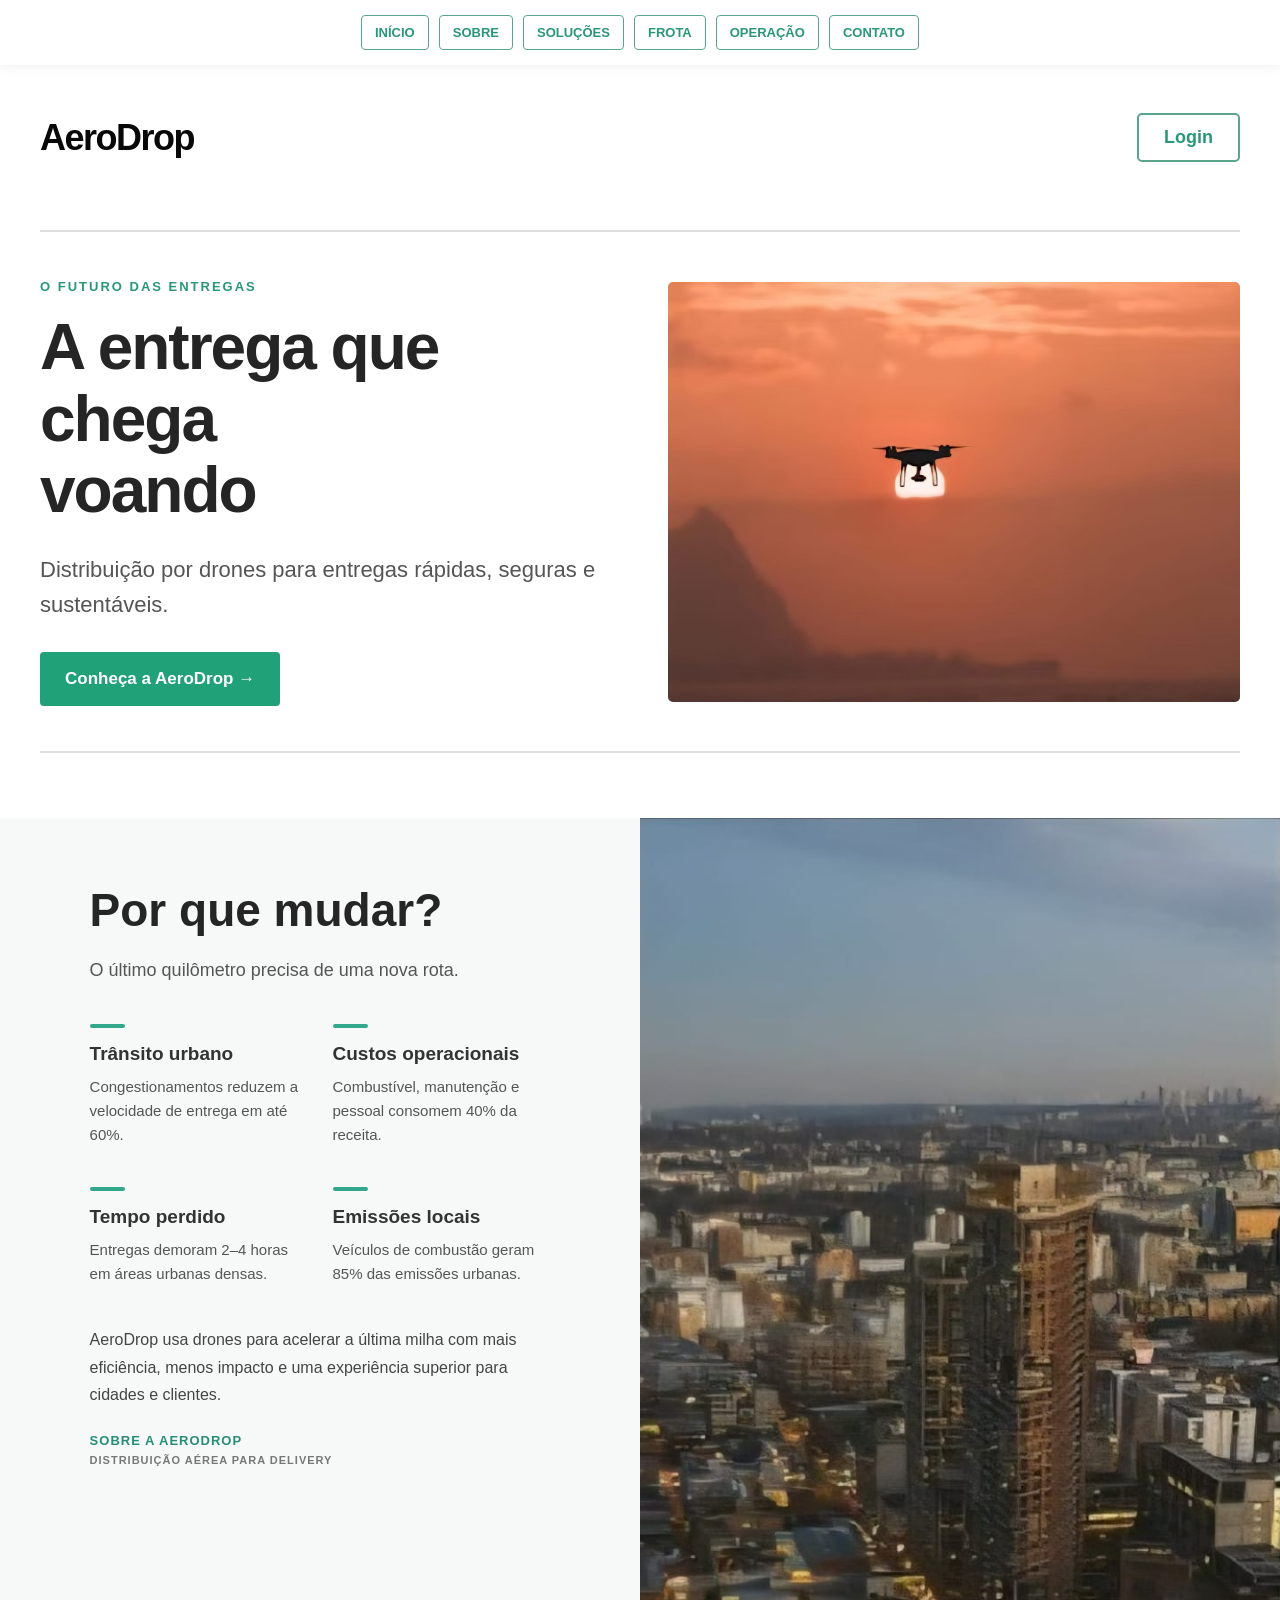
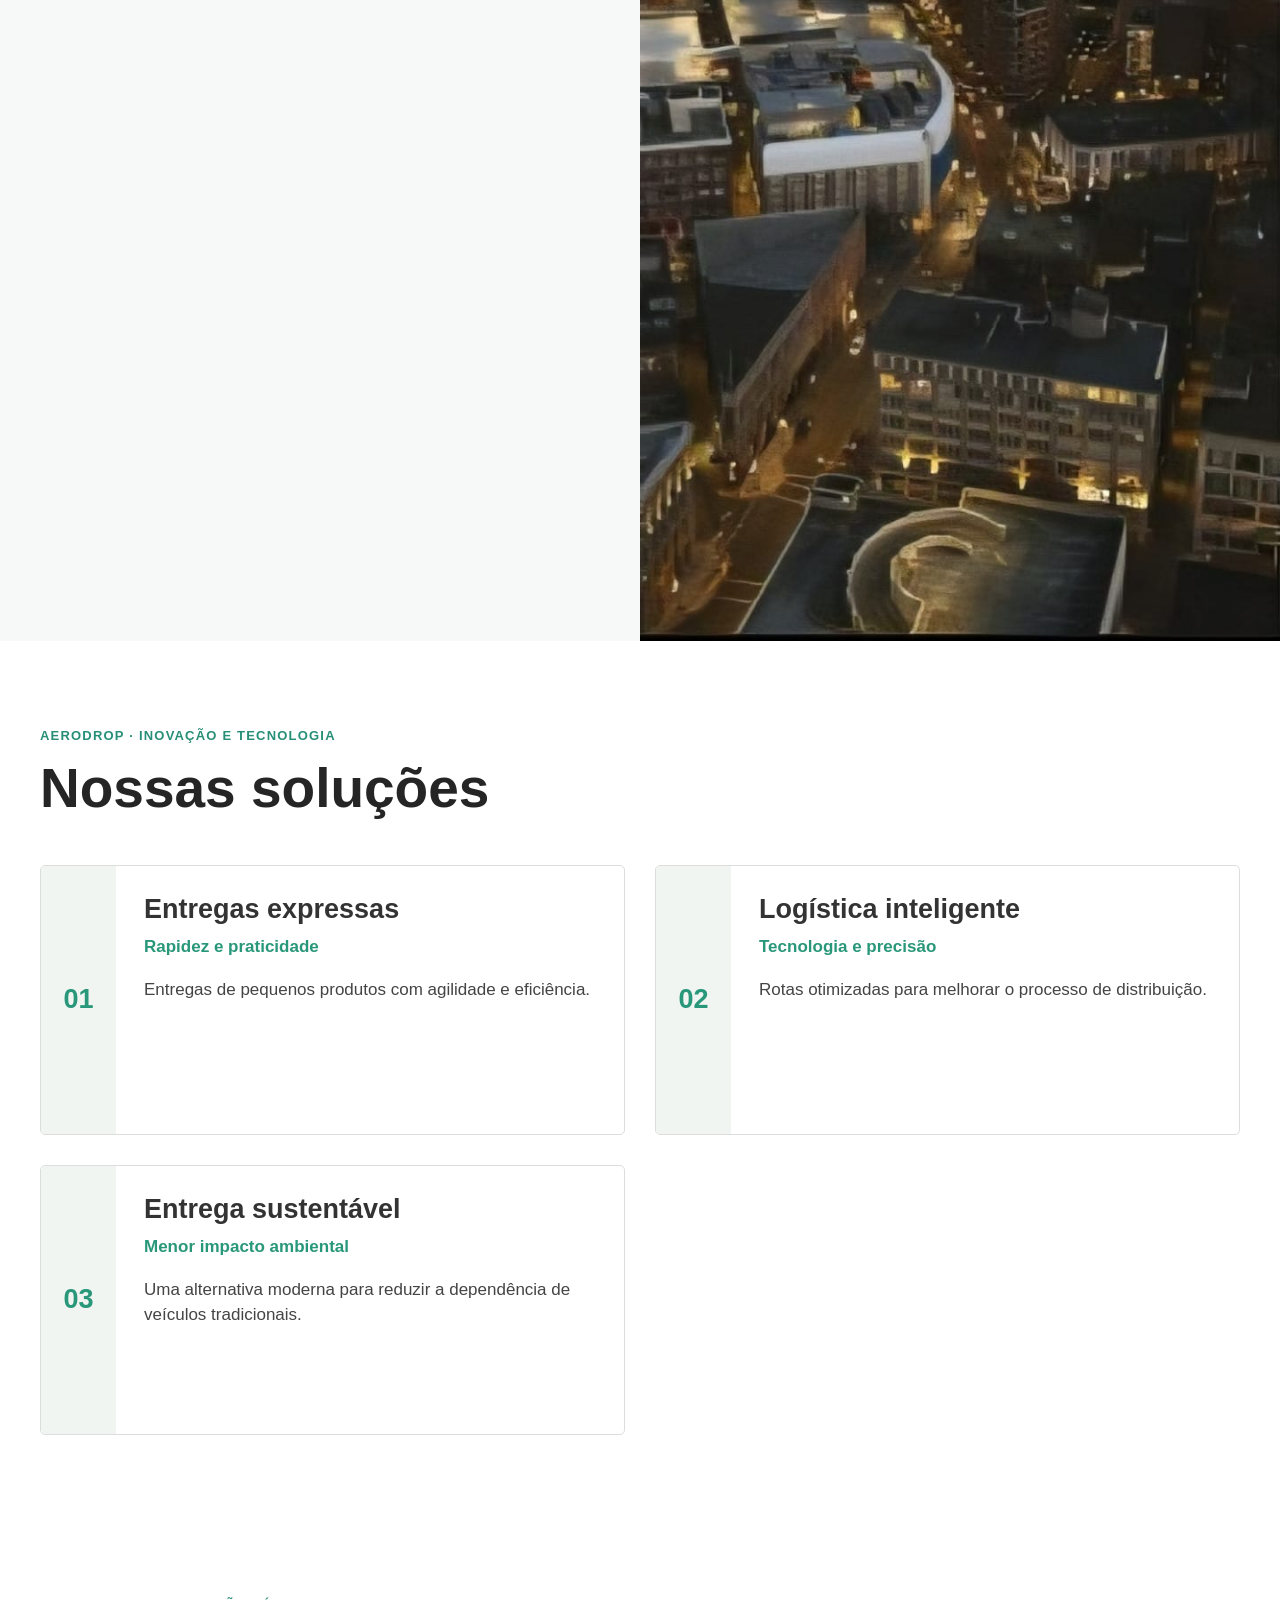
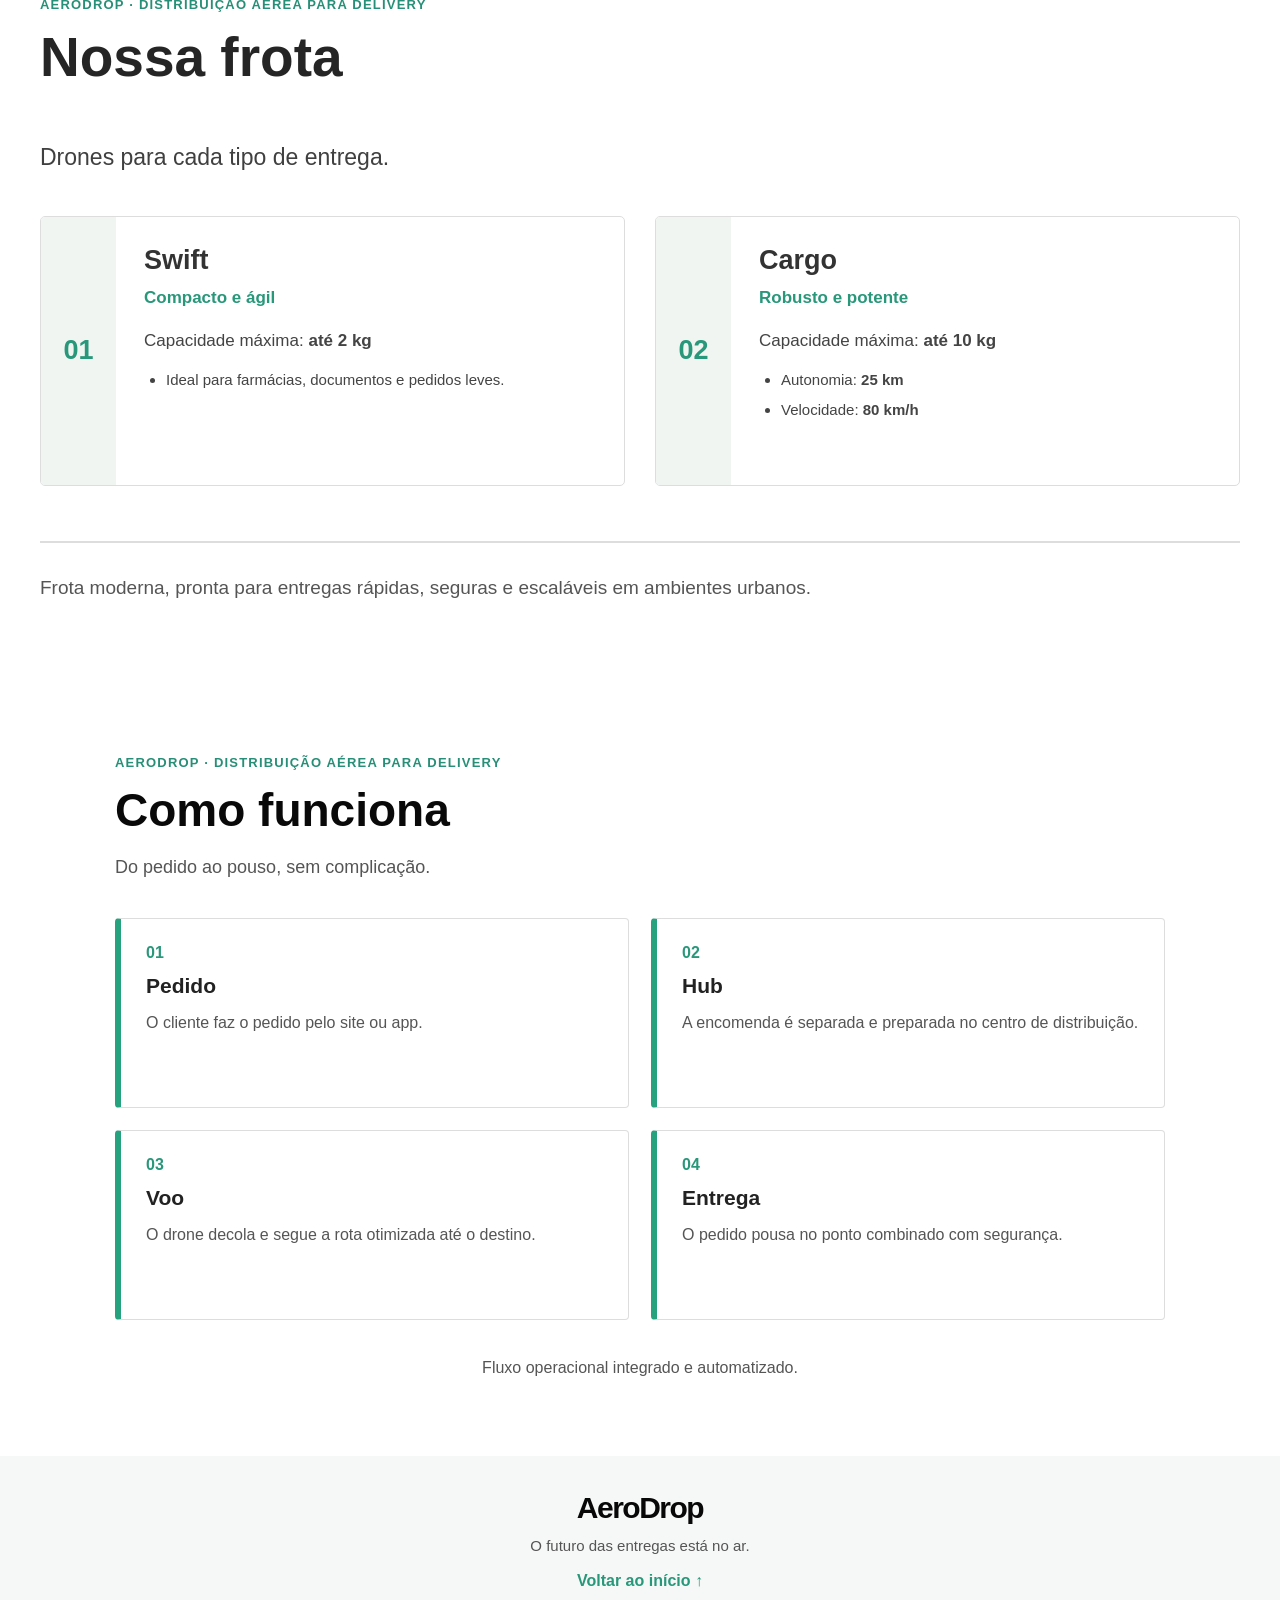
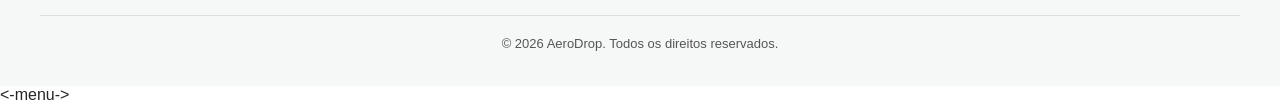
==== commit 192c1f44: "Atualizar o index.html" ====
--- a/index.html
+++ b/index.html
@@ -55,7 +55,6 @@
 
     <main>
 
-        <!-- INÍCIO -->
 
         <section id="inicio" class="home">
 
@@ -198,10 +197,8 @@
 
             </div>
 
-        </section>
-
-
-        <!-- SOLUÇÕES -->
+        </section>+
 
         <section id="solucoes" class="solucoes">
 
@@ -375,7 +372,7 @@
         </section>
 
 
-        <!-- OPERAÇÃO -->
+   
 
         <section id="operacao" class="operacao">
 
@@ -486,10 +483,8 @@
 
         </div>
 
-    </footer>
-
-
-    <!-- MENU MOBILE -->
+    </footer>
+<-menu->
 
     <script>
 
--- a/AeroDrop.css
+++ b/AeroDrop.css
@@ -1,3 +1,7 @@
+/* ========================================
+   AERODROP - CSS RESPONSIVO
+   ======================================== */
+
 * {
     margin: 0;
     padding: 0;
@@ -6,114 +10,184 @@
 
 html {
     scroll-behavior: smooth;
+    scroll-padding-top: 90px;
 }
 
 body {
     font-family: Arial, Helvetica, sans-serif;
     background: #ffffff;
     color: #252525;
+    overflow-x: hidden;
 }
 
 img {
     display: block;
+    max-width: 100%;
     width: 100%;
 }
 
 a {
     text-decoration: none;
-}
+    color: inherit;
+}
+
+button {
+    font-family: inherit;
+}
+
+section {
+    scroll-margin-top: 90px;
+}
+
+/* ========================================
+   CABEÇALHO
+   ======================================== */
 
 .header {
-    width: calc(100% - 170px);
+    width: min(1250px, calc(100% - 80px));
     margin: auto;
-    padding-top: 73px;
-}
-.linha2{
-position: relative;
-top: 30px;
-}
-.linha1 {
-    position: relative;
-    top: -50px;
-}
-.menu {
-    background-color: white;
-    display: flex;
-    gap: 12px;
-}
-
-.menu a {
-    border: 2px solid #59a58e;
-    color: #29977a;
-    padding: 9px 13px;
-    font-size: 17px;
-    font-weight: bold;
+    padding-top: 65px;
 }
 
 .header-bottom {
-    height: 179px;
-
+    min-height: 145px;
     display: flex;
     align-items: center;
     justify-content: space-between;
+    gap: 25px;
 }
 
 .logo {
     color: #080808;
     font-size: 36px;
     font-weight: bold;
-}
-
-.login-menu {
+    letter-spacing: -1.5px;
+}
+
+.menu {
+    position: fixed;
+    top: 0;
+    left: 0;
+    z-index: 1000;
+
+    width: 100%;
+    min-height: 65px;
+
     display: flex;
-    gap: 22px;
+    justify-content: center;
+    align-items: center;
+    flex-wrap: wrap;
+    gap: 10px;
+
+    padding: 10px 20px;
+
+    background: rgba(255, 255, 255, 0.97);
+    box-shadow: 0 2px 12px rgba(0, 0, 0, 0.06);
+    backdrop-filter: blur(10px);
+}
+
+.menu a {
+    border: 1px solid #59a58e;
+    border-radius: 4px;
+
+    color: #29977a;
+
+    padding: 9px 13px;
+
+    font-size: 13px;
+    font-weight: bold;
+
+    transition: 0.25s;
+}
+
+.menu a:hover {
+    background: #29977a;
+    color: white;
 }
 
 .login-menu a {
+    display: inline-block;
+
     border: 2px solid #59a58e;
+    border-radius: 5px;
+
     color: #29977a;
-    padding: 14px 20px;
-    font-size: 24px;
+
+    padding: 12px 25px;
+
+    font-size: 18px;
     font-weight: bold;
-}
+
+    transition: 0.3s;
+}
+
+.login-menu a:hover {
+    background: #29977a;
+    color: white;
+}
+
+.menu-toggle,
+.login-mobile {
+    display: none;
+}
+
+/* ========================================
+   INÍCIO
+   ======================================== */
 
 .home {
-    width: calc(100% - 170px);
+    width: min(1250px, calc(100% - 80px));
     margin: auto;
-
-    padding: 28px 0 39px;
+    padding: 20px 0 65px;
 }
 
 .home hr {
     border: none;
-    border-top: 2px solid #aaa;
+    border-top: 2px solid #dddddd;
+}
+
+.linha1,
+.linha2 {
+    position: static;
+}
+
+.linha1 {
+    margin-bottom: 45px;
+}
+
+.linha2 {
+    margin-top: 45px;
 }
 
 .home-content {
     display: grid;
     grid-template-columns: 1fr 1fr;
+    align-items: center;
     gap: 55px;
-
-    align-items: center;
+}
+
+.home-label {
+    display: inline-block;
+    color: #29977a;
+    font-size: 13px;
+    font-weight: bold;
+    letter-spacing: 2px;
+    margin-bottom: 18px;
 }
 
 .home-text h1 {
-    font-size: 62px;
-    line-height: 1.2;
+    font-size: clamp(42px, 5vw, 68px);
+    line-height: 1.12;
     letter-spacing: -2px;
-
-    margin-bottom: 28px;
+    margin-bottom: 25px;
 }
 
 .home-text p {
-    max-width: 680px;
-
-    font-size: 25px;
-    line-height: 1.5;
-
-    color: #444;
-
-    margin-bottom: 31px;
+    max-width: 580px;
+    font-size: 22px;
+    line-height: 1.6;
+    color: #555;
+    margin-bottom: 30px;
 }
 
 .button {
@@ -122,503 +196,781 @@
     background: #20a178;
     color: white;
 
-    padding: 18px 25px;
-
-    font-size: 22px;
+    padding: 17px 25px;
+    border-radius: 4px;
+
+    font-size: 17px;
     font-weight: bold;
+
+    transition: 0.3s;
+}
+
+.button:hover {
+    background: #14785b;
+    transform: translateY(-3px);
 }
 
 .home-image {
-    height: 392px;
+    height: 420px;
     overflow: hidden;
+    border-radius: 5px;
 }
 
 .home-image img {
+    width: 100%;
     height: 100%;
     object-fit: cover;
 }
 
+/* ========================================
+   SOBRE
+   ======================================== */
+
 .sobre {
     width: 100%;
+    background: #f7f9f8;
 }
 
 .sobre-content {
     display: grid;
-    grid-template-columns: 57% 43%;
+    grid-template-columns: 1fr 1fr;
+    align-items: stretch;
 }
 
 .sobre-text {
-    padding: 47px 55px 48px 85px;
-}
-
-.mini-menu {
-    display: inline-block;
-    border: 1px solid #4c9d89;
-    color: #278f77;
-    padding: 4px 7px;
-    font-size: 14px;
+    padding: 65px clamp(30px, 7vw, 100px);
 }
 
 .sobre h2 {
-    font-size: 43px;
-    margin-top: 12px;
-    margin-bottom: 32px;
+    font-size: clamp(34px, 4vw, 46px);
+    margin-bottom: 20px;
 }
 
 .subtitulo {
     font-size: 18px;
+    line-height: 1.5;
+    color: #555;
+    margin-bottom: 35px;
+}
+
+.problemas {
+    display: grid;
+    grid-template-columns: 1fr 1fr;
+    gap: 30px 25px;
+}
+
+.problema {
+    padding: 5px 0;
+}
+
+.icone {
+    width: 35px;
+    height: 4px;
+    background: #31a88b;
+    border-radius: 5px;
+    margin-bottom: 15px;
+}
+
+.problema h3 {
+    color: #333;
+    font-size: 19px;
+    margin-bottom: 10px;
+}
+
+.problema p {
+    color: #555;
+    font-size: 15px;
+    line-height: 1.6;
+}
+
+.descricao {
     color: #444;
-
-    margin-bottom: 27px;
-}
-
-.problemas {
+    font-size: 16px;
+    line-height: 1.7;
+    margin-top: 35px;
+    margin-bottom: 25px;
+}
+
+.label {
     display: flex;
     flex-direction: column;
-
-    gap: 25px;
-}
-
-.icone {
-    color: #31a88b;
-
-    font-size: 28px;
-
-    margin-bottom: 8px;
-}
-
-.problema h3 {
-    color: #333;
-
-    font-size: 21px;
-
-    margin-bottom: 13px;
-}
-
-.problema p {
-    color: #484848;
-
-    font-size: 17px;
-    line-height: 1.45;
-}
-
-.descricao {
-    color: #444;
-
-    font-size: 17px;
-    line-height: 1.55;
-
-    margin-top: 31px;
-    margin-bottom: 23px;
-}
-
-.label {
+    gap: 6px;
+
     color: #268e76;
-
     font-size: 13px;
     font-weight: bold;
+    letter-spacing: 1px;
+}
+
+.label span {
+    color: #777;
+    font-size: 11px;
 }
 
 .sobre-image1 {
-    height: 800px;
+    min-height: 600px;
     overflow: hidden;
 }
 
 .sobre-image1 img {
     width: 100%;
     height: 100%;
-
+    min-height: 600px;
     object-fit: cover;
-    position: relative;
-    top: 50px;
-}
+    object-position: center;
+}
+
+/* ========================================
+   SOLUÇÕES
+   ======================================== */
+
+.solucoes {
+    width: min(1250px, calc(100% - 80px));
+    margin: auto;
+    padding: 85px 0;
+}
+
+.solucoes .titulo-section h2 {
+    margin-bottom: 45px;
+}
+
+/* ========================================
+   FROTA
+   ======================================== */
 
 .frota {
-    width: calc(100% - 170px);
+    width: min(1250px, calc(100% - 80px));
     margin: auto;
-
-    padding-top: 48px;
+    padding: 75px 0;
 }
 
 .titulo-section span,
 .titulo-operacao span {
     color: #278f77;
-
+    font-size: 13px;
+    font-weight: bold;
+    letter-spacing: 1.2px;
+}
+
+.titulo-section h2 {
+    font-size: clamp(38px, 5vw, 55px);
+    margin-top: 12px;
+    margin-bottom: 55px;
+}
+
+.itroducao {
+    color: #404040;
+    font-size: 23px;
+    margin-bottom: 45px;
+}
+
+.frota-cards {
+    display: grid;
+    grid-template-columns: repeat(2, minmax(0, 1fr));
+    gap: 30px;
+}
+
+.frota-card {
+    min-height: 270px;
+    border: 1px solid #dddddd;
+    border-radius: 5px;
+
+    display: grid;
+    grid-template-columns: 75px 1fr;
+
+    overflow: hidden;
+    transition: 0.3s;
+}
+
+.frota-card:hover {
+    border-color: #29977a;
+    transform: translateY(-4px);
+    box-shadow: 0 10px 25px rgba(0, 0, 0, 0.06);
+}
+
+.numero {
+    background: #f0f5f2;
+    color: #29977a;
+
+    display: flex;
+    justify-content: center;
+    align-items: center;
+
+    font-size: 27px;
+    font-weight: bold;
+}
+
+.frota-info {
+    padding: 28px;
+}
+
+.frota-info h3 {
+    color: #333;
+    font-size: 27px;
+    margin-bottom: 12px;
+}
+
+.frota-info h4 {
+    color: #29977a;
+    font-size: 17px;
+    margin-bottom: 20px;
+}
+
+.frota-info p {
+    color: #444;
+    font-size: 17px;
+    line-height: 1.5;
+    margin-bottom: 15px;
+}
+
+.frota-info ul {
+    padding-left: 22px;
+}
+
+.frota-info li {
+    color: #444;
+    font-size: 15px;
+    line-height: 1.6;
+    margin-bottom: 6px;
+}
+
+.frota hr {
+    border: none;
+    border-top: 2px solid #ddd;
+    margin-top: 55px;
+}
+
+.frota-bottom {
+    padding-top: 30px;
+    font-size: 19px;
+    line-height: 1.6;
+    color: #555;
+}
+
+/* ========================================
+   OPERAÇÃO
+   ======================================== */
+
+.operacao {
+    width: min(1050px, calc(100% - 80px));
+    margin: auto;
+    padding: 75px 0;
+}
+
+.titulo-operacao h2 {
+    color: #090909;
+    font-size: clamp(36px, 5vw, 46px);
+    margin-top: 12px;
+    margin-bottom: 20px;
+}
+
+.titulo-operacao p {
+    color: #555;
+    font-size: 18px;
+    margin-bottom: 40px;
+}
+
+.etapas {
+    display: grid;
+    grid-template-columns: repeat(2, minmax(0, 1fr));
+    gap: 22px;
+}
+
+.etapa {
+    min-height: 190px;
+
+    background: #fff;
+
+    border: 1px solid #ddd;
+    border-left: 6px solid #26a27e;
+
+    border-radius: 4px;
+
+    padding: 25px;
+
+    transition: 0.3s;
+}
+
+.etapa:hover {
+    transform: translateY(-4px);
+    box-shadow: 0 8px 20px rgba(0, 0, 0, 0.06);
+}
+
+.etapa span {
+    color: #29977a;
     font-size: 16px;
     font-weight: bold;
 }
 
-.titulo-section h2 {
-    font-size: 55px;
-
-    margin-top: 4px;
-    margin-bottom: 78px;
-}
-
-.itroducao {
-    color: #404040;
-
-    font-size: 25px;
-
-    margin-bottom: 87px;
-}
-
-.frota-cards {
-    display: grid;
-
-    grid-template-columns: 1fr 1fr;
-
-    gap: 60px;
-}
-
-.frota-card {
-    min-height: 309px;
-
-    border: 2px solid #d5d5d5;
-
-    display: grid;
-
-    grid-template-columns: 96px 1fr;
-}
-
-.numero {
-    background: #f3f0ef;
-
-    display: flex;
-
-    justify-content: center;
-    align-items: center;
-
-    font-size: 32px;
-    font-weight: bold;
-}
-
-.frota-info {
-    padding: 24px 25px;
-}
-
-.frota-info h3 {
-    color: #333;
-
-    font-size: 31px;
-
-    margin-bottom: 32px;
-}
-
-.frota-info h4 {
-    font-size: 24px;
-
-    margin-bottom: 27px;
-}
-
-.frota-info p {
-    color: #444;
-
-    font-size: 22px;
-
-    margin-bottom: 24px;
-}
-
-.frota-info ul {
-    padding-left: 36px;
-}
-
-.frota-info li {
-    color: #444;
-
+.etapa h3 {
+    color: #222;
     font-size: 21px;
-
-    line-height: 1.55;
-
-    margin-bottom: 5px;
-}
-
-.frota hr {
-    border: none;
-    border-top: 2px solid #aaa;
-
-    margin-top: 70px;
-}
-
-.frota-bottom {
-    padding-top: 39px;
-
-    font-size: 24px;
-
-    color: #444;
-}
-
-.operacao {
-    width: calc(100% - 580px);
-
-    max-width: 1020px;
-
-    margin: auto;
-
-    padding-top: 49px;
-}
-
-.titulo-operacao h2 {
-    color: #090909;
-
-    font-size: 44px;
-
-    margin-top: 8px;
-    margin-bottom: 35px;
-}
-
-.titulo-operacao p {
-    color: #444;
-
-    font-size: 17px;
-
-    margin-bottom: 40px;
-}
-
-.operacao-image {
-    width: 100%;
-
-    overflow: hidden;
-
-    margin-bottom: 35px;
-}
-
-.operacao-image img {
-    width: 100%;
-    height: auto;
-}
-
-.etapas {
-    display: grid;
-
-    grid-template-columns: repeat(2, 4fr);
-
-    gap: 28px;
-}
-
-.etapa {
-    min-height: 200px;
-
-    border: 5px solid #ddd;
-
-    border-left: 19px solid #26a27e;
-
-    padding: 10px;
-}
-
-.etapa span {
-    font-size: 18px;
-    font-weight: bold;
-}
-
-.etapa h3 {
-    font-size: 20px;
-
-    margin-top: 5px;
-    margin-bottom: 18px;
+    margin-top: 12px;
+    margin-bottom: 12px;
 }
 
 .etapa p {
-    color: #444;
-
+    color: #555;
     font-size: 16px;
-
-    line-height: 1.55;
+    line-height: 1.6;
 }
 
 .operacao-final {
     text-align: center;
-
     color: #555;
-
-    font-size: 17px;
-
-    margin-top: 24px;
-
-    padding-bottom: 40px;
-}
+    font-size: 16px;
+    line-height: 1.6;
+    margin-top: 35px;
+}
+
+/* ========================================
+   RODAPÉ
+   ======================================== */
 
 footer {
-    width: calc(100% - 580px);
-
-    max-width: 1020px;
-
+    width: 100%;
+    background: #f6f8f7;
+    padding: 35px 20px;
+    text-align: center;
+    color: #555;
+}
+
+footer hr {
+    display: none;
+}
+
+.footer-content {
+    max-width: 1200px;
     margin: auto;
-
-    text-align: center;
-
-    padding: 27px 0 40px;
-
-    color: #555;
-
-    font-size: 18px;
-}
-
-footer hr {
-    border: none;
-    border-top: 2px solid #aaa;
-
-    margin-bottom: 27px;
-}
-
-@media (max-width: 1100px) {
+}
+
+.footer-content .logo {
+    font-size: 30px;
+    margin-bottom: 12px;
+}
+
+.footer-content p {
+    font-size: 15px;
+    margin-bottom: 18px;
+}
+
+.footer-content a {
+    display: inline-block;
+    color: #29977a;
+    font-weight: bold;
+    margin-bottom: 25px;
+}
+
+.footer-content a:hover {
+    text-decoration: underline;
+}
+
+.footer-content .copyright {
+    border-top: 1px solid #ddd;
+    padding-top: 20px;
+    margin-bottom: 0;
+    font-size: 13px;
+}
+
+/* ========================================
+   TABLETS
+   ======================================== */
+
+@media (max-width: 950px) {
 
     .header,
     .home,
-    .frota {
+    .frota,
+    .solucoes {
+        width: calc(100% - 50px);
+    }
+
+    .home-content {
+        gap: 30px;
+    }
+
+    .home-image {
+        height: 340px;
+    }
+
+    .sobre-content {
+        grid-template-columns: 1fr 1fr;
+    }
+
+    .sobre-text {
+        padding: 45px 30px;
+    }
+
+    .sobre-image1,
+    .sobre-image1 img {
+        min-height: 550px;
+    }
+
+    .problemas {
+        gap: 22px 15px;
+    }
+
+    .frota-cards {
+        gap: 20px;
+    }
+
+    .frota-card {
+        grid-template-columns: 60px 1fr;
+    }
+
+    .frota-info {
+        padding: 22px;
+    }
+
+    .operacao {
         width: calc(100% - 60px);
     }
-
-    .sobre-text {
-        padding-left: 30px;
-    }
-
-    .operacao,
-    footer {
-        width: calc(100% - 100px);
-    }
-
-}
-
-@media (max-width: 800px) {
+}
+
+/* ========================================
+   CELULARES E TELAS PEQUENAS
+   ======================================== */
+
+@media (max-width: 650px) {
+
+    html {
+        scroll-padding-top: 75px;
+    }
+
+    section {
+        scroll-margin-top: 75px;
+    }
+
+    /* Cabeçalho */
 
     .header {
-        width: calc(100% - 30px);
-
-        padding-top: 25px;
+        width: calc(100% - 35px);
+        padding-top: 0;
+    }
+
+    .header-bottom {
+        min-height: 75px;
+        height: 75px;
+        align-items: center;
+        gap: 10px;
+    }
+
+    .logo {
+        font-size: 29px;
+    }
+
+    .login-menu {
+        display: none;
+    }
+
+    .menu-toggle {
+        display: flex;
+
+        width: 43px;
+        height: 43px;
+
+        flex-direction: column;
+        justify-content: center;
+        align-items: center;
+        gap: 6px;
+
+        border: 1px solid #29977a;
+        border-radius: 5px;
+
+        background: white;
+        cursor: pointer;
+        z-index: 1002;
+    }
+
+    .menu-toggle span {
+        width: 22px;
+        height: 2px;
+        background: #29977a;
+        border-radius: 5px;
+        transition: 0.3s;
+    }
+
+    .menu-toggle.active span:nth-child(1) {
+        transform: translateY(8px) rotate(45deg);
+    }
+
+    .menu-toggle.active span:nth-child(2) {
+        opacity: 0;
+    }
+
+    .menu-toggle.active span:nth-child(3) {
+        transform: translateY(-8px) rotate(-45deg);
     }
 
     .menu {
-        flex-wrap: wrap;
+        top: 0;
+        right: 0;
+        left: auto;
+
+        width: min(280px, 85%);
+        height: 100dvh;
+        min-height: 100dvh;
+
+        padding: 95px 25px 30px;
+
+        display: flex;
+        flex-direction: column;
+        align-items: stretch;
+        justify-content: flex-start;
+
+        gap: 12px;
+
+        background: white;
+
+        box-shadow: -5px 0 25px rgba(0, 0, 0, 0.12);
+
+        transform: translateX(110%);
+        visibility: hidden;
+        transition: transform 0.3s ease, visibility 0.3s;
+    }
+
+    .menu.active {
+        transform: translateX(0);
+        visibility: visible;
     }
 
     .menu a {
-        font-size: 12px;
-
-        padding: 7px;
-    }
-
-    .header-bottom {
-        height: auto;
-
-        padding: 30px 0;
-
-        align-items: flex-start;
-
-        gap: 20px;
-    }
-
-    .logo {
-        font-size: 28px;
-    }
-
-    .login-menu {
-        gap: 7px;
-
-        flex-wrap: wrap;
-
-        justify-content: flex-end;
-    }
-
-    .login-menu a {
+        width: 100%;
+        text-align: center;
+        padding: 13px;
         font-size: 14px;
-
-        padding: 9px;
-    }
+    }
+
+    .menu .login-mobile {
+        display: block;
+        margin-top: 10px;
+        background: #29977a;
+        color: white;
+    }
+
+    /* Início */
 
     .home {
-        width: calc(100% - 30px);
-
-        padding: 30px 0;
+        width: calc(100% - 35px);
+        padding: 20px 0 40px;
+    }
+
+    .linha1 {
+        margin-bottom: 35px;
+    }
+
+    .linha2 {
+        margin-top: 35px;
     }
 
     .home-content {
         grid-template-columns: 1fr;
-
-        gap: 25px;
+        gap: 30px;
     }
 
     .home-text h1 {
-        font-size: 42px;
+        font-size: clamp(38px, 10vw, 48px);
+        letter-spacing: -1.5px;
+        margin-bottom: 18px;
     }
 
     .home-text p {
-        font-size: 18px;
+        font-size: 17px;
+        line-height: 1.6;
+        margin-bottom: 24px;
+    }
+
+    .home-label {
+        font-size: 11px;
+    }
+
+    .button {
+        font-size: 15px;
+        padding: 15px 19px;
     }
 
     .home-image {
-        height: 300px;
-    }
+        height: 260px;
+    }
+
+    /* Sobre */
 
     .sobre-content {
         grid-template-columns: 1fr;
     }
 
     .sobre-text {
-        padding: 35px 30px;
-    }
-
-    .sobre-image {
-        height: 500px;
-    }
-
+        padding: 45px 25px;
+    }
+
+    .sobre h2 {
+        font-size: 36px;
+    }
+
+    .subtitulo {
+        font-size: 16px;
+    }
+
+    .problemas {
+        grid-template-columns: 1fr 1fr;
+        gap: 25px 15px;
+    }
+
+    .problema h3 {
+        font-size: 17px;
+    }
+
+    .problema p {
+        font-size: 14px;
+    }
+
+    .descricao {
+        font-size: 15px;
+    }
+
+    .sobre-image1,
+    .sobre-image1 img {
+        min-height: 320px;
+        height: 320px;
+    }
+
+    /* Soluções e frota */
+
+    .solucoes,
     .frota {
-        width: calc(100% - 30px);
-        padding-top: 35px;
+        width: calc(100% - 35px);
+        padding: 55px 0;
+    }
+
+    .titulo-section span,
+    .titulo-operacao span {
+        font-size: 11px;
+        line-height: 1.6;
     }
 
     .titulo-section h2 {
-        font-size: 42px;
-        margin-bottom: 45px;
+        font-size: 39px;
+        margin-bottom: 30px;
     }
 
     .itroducao {
-        font-size: 20px;
-        margin-bottom: 40px;
+        font-size: 18px;
+        margin-bottom: 30px;
     }
 
     .frota-cards {
         grid-template-columns: 1fr;
-        gap: 25px;
+        gap: 20px;
     }
 
     .frota-card {
-        grid-template-columns: 65px 1fr;
-    }
+        min-height: 0;
+        grid-template-columns: 55px 1fr;
+    }
+
+    .numero {
+        font-size: 23px;
+    }
+
+    .frota-info {
+        padding: 20px 16px;
+    }
+
+    .frota-info h3 {
+        font-size: 24px;
+        margin-bottom: 10px;
+    }
+
+    .frota-info h4 {
+        font-size: 16px;
+        margin-bottom: 15px;
+    }
+
+    .frota-info p {
+        font-size: 15px;
+    }
+
+    .frota-info li {
+        font-size: 14px;
+    }
+
+    .frota hr {
+        margin-top: 35px;
+    }
+
+    .frota-bottom {
+        font-size: 16px;
+        padding-top: 25px;
+    }
+
+    /* Operação */
 
     .operacao {
-        width: calc(100% - 40px);
-    }
-
-    .etapas {
-        grid-template-columns: 1fr 1fr;
-    }
-
-    footer {
-        width: calc(100% - 40px);
-    }
-}
-
-@media (max-width: 520px) {
+        width: calc(100% - 35px);
+        padding: 55px 0;
+    }
+
+    .titulo-operacao h2 {
+        font-size: 37px;
+    }
+
+    .titulo-operacao p {
+        font-size: 16px;
+    }
 
     .etapas {
         grid-template-columns: 1fr;
+        gap: 16px;
+    }
+
+    .etapa {
+        min-height: 155px;
+        padding: 22px;
+    }
+
+    .operacao-final {
+        font-size: 14px;
+    }
+
+    /* Rodapé */
+
+    footer {
+        padding: 30px 20px;
+    }
+}
+
+/* ========================================
+   CELULARES MUITO PEQUENOS
+   ======================================== */
+
+@media (max-width: 380px) {
+
+    .logo {
+        font-size: 25px;
+    }
+
+    .home-text h1 {
+        font-size: 36px;
+    }
+
+    .problemas {
+        grid-template-columns: 1fr;
+    }
+
+    .sobre-text {
+        padding: 35px 20px;
+    }
+
+    .frota-card {
+        grid-template-columns: 45px 1fr;
     }
 
     .frota-info {
-        padding: 20px;
+        padding: 16px 12px;
     }
 
     .frota-info h3 {
-        font-size: 26px;
-    }
-
-    .frota-info h4 {
-        font-size: 20px;
-    }
-
-    .frota-info p,
-    .frota-info li {
-        font-size: 17px;
-    }
-}
+        font-size: 21px;
+    }
+
+}
